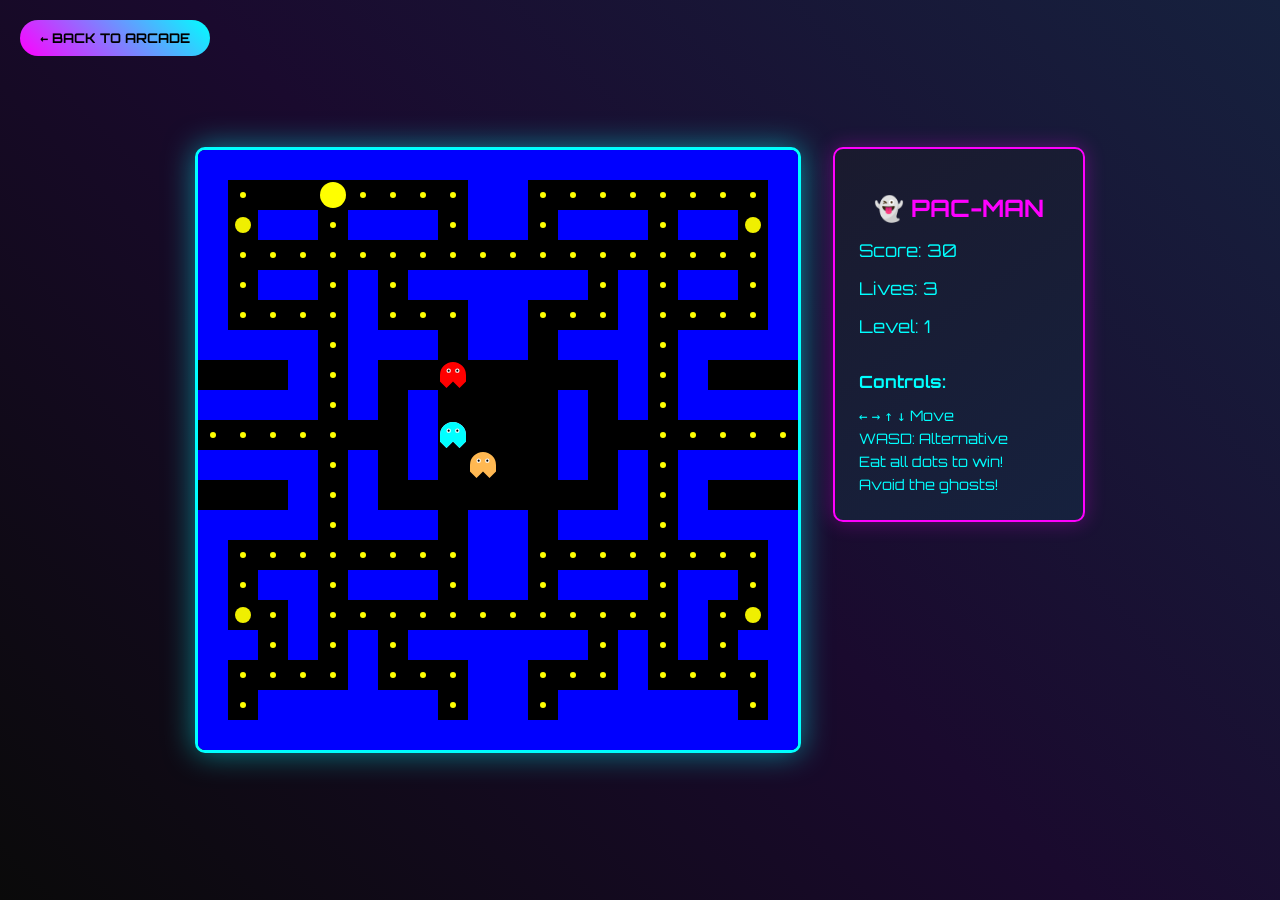
==== pacman.html @ a7c2f64b "audio integration, snakes revamped, tetris added, space invaders added" ====
<!DOCTYPE html>
<html lang="en">
<head>
    <meta charset="UTF-8">
    <meta name="viewport" content="width=device-width, initial-scale=1.0">
    <title>👻 PAC-MAN - Retro Arcade</title>
    <style>
        @import url('https://fonts.googleapis.com/css2?family=Orbitron:wght@400;700&display=swap');
        
        body {
            margin: 0;
            padding: 0;
            background: linear-gradient(45deg, #0a0a0a, #1a0a2e, #16213e);
            font-family: 'Orbitron', monospace;
            color: #00ffff;
            display: flex;
            justify-content: center;
            align-items: center;
            min-height: 100vh;
            overflow: hidden;
        }

        .game-container {
            display: flex;
            gap: 2rem;
            align-items: flex-start;
            padding: 1rem;
        }

        .game-board {
            background: #000;
            border: 3px solid #00ffff;
            border-radius: 10px;
            box-shadow: 0 0 30px rgba(0, 255, 255, 0.5);
        }

        .info-panel {
            background: linear-gradient(145deg, #1a1a2e, #16213e);
            border: 2px solid #ff00ff;
            border-radius: 10px;
            padding: 1.5rem;
            min-width: 200px;
            box-shadow: 0 0 20px rgba(255, 0, 255, 0.3);
        }

        .info-panel h2 {
            color: #ff00ff;
            margin-bottom: 1rem;
            text-align: center;
            font-size: 1.5rem;
        }

        .score, .lives, .level {
            margin-bottom: 1rem;
            font-size: 1.1rem;
        }

        .controls {
            margin-top: 2rem;
            font-size: 0.9rem;
            line-height: 1.6;
        }

        .controls h3 {
            color: #00ffff;
            margin-bottom: 0.5rem;
        }

        .back-button {
            position: fixed;
            top: 20px;
            left: 20px;
            background: linear-gradient(45deg, #ff00ff, #00ffff);
            border: none;
            color: #000;
            padding: 10px 20px;
            border-radius: 20px;
            cursor: pointer;
            font-family: 'Orbitron', monospace;
            font-weight: 700;
            transition: all 0.3s ease;
        }

        .back-button:hover {
            transform: scale(1.1);
            box-shadow: 0 5px 15px rgba(255, 0, 255, 0.5);
        }

        .game-over {
            position: fixed;
            top: 50%;
            left: 50%;
            transform: translate(-50%, -50%);
            background: rgba(0, 0, 0, 0.9);
            border: 3px solid #ff00ff;
            border-radius: 15px;
            padding: 2rem;
            text-align: center;
            display: none;
            z-index: 1000;
        }

        .game-over h2 {
            color: #ff00ff;
            margin-bottom: 1rem;
            font-size: 2rem;
        }

        .restart-button {
            background: linear-gradient(45deg, #00ffff, #ff00ff);
            border: none;
            color: #000;
            padding: 12px 30px;
            border-radius: 25px;
            cursor: pointer;
            font-family: 'Orbitron', monospace;
            font-weight: 700;
            margin-top: 1rem;
        }

        @media (max-width: 768px) {
            .game-container {
                flex-direction: column;
                align-items: center;
            }
            
            .info-panel {
                min-width: auto;
                width: 100%;
                max-width: 300px;
            }
        }
    </style>
</head>
<body>
    <button class="back-button" onclick="window.location.href='index.html'">← BACK TO ARCADE</button>
    
    <div class="game-container">
        <canvas id="pacman" class="game-board" width="600" height="600"></canvas>
        
        <div class="info-panel">
            <h2>👻 PAC-MAN</h2>
            <div class="score">Score: <span id="score">0</span></div>
            <div class="lives">Lives: <span id="lives">3</span></div>
            <div class="level">Level: <span id="level">1</span></div>
            
            <div class="controls">
                <h3>Controls:</h3>
                <div>← → ↑ ↓ Move</div>
                <div>WASD: Alternative</div>
                <div>Eat all dots to win!</div>
                <div>Avoid the ghosts!</div>
            </div>
        </div>
    </div>

    <div class="game-over" id="gameOver">
        <h2 id="gameOverTitle">GAME OVER</h2>
        <div>Final Score: <span id="finalScore">0</span></div>
        <button class="restart-button" onclick="restartGame()">PLAY AGAIN</button>
    </div>

    <script>
        const canvas = document.getElementById('pacman');
        const ctx = canvas.getContext('2d');
        
        const CELL_SIZE = 30;
        const ROWS = 20;
        const COLS = 20;
        
        let score = 0;
        let lives = 3;
        let level = 1;
        let gameRunning = true;
        let dotsRemaining = 0;
        let powerMode = false;
        let powerModeTimer = 0;

        // Simple maze layout (1 = wall, 0 = dot, 2 = empty, 3 = power pellet)
        const maze = [
            [1,1,1,1,1,1,1,1,1,1,1,1,1,1,1,1,1,1,1,1],
            [1,0,0,0,0,0,0,0,0,1,1,0,0,0,0,0,0,0,0,1],
            [1,3,1,1,0,1,1,1,0,1,1,0,1,1,1,0,1,1,3,1],
            [1,0,0,0,0,0,0,0,0,0,0,0,0,0,0,0,0,0,0,1],
            [1,0,1,1,0,1,0,1,1,1,1,1,1,0,1,0,1,1,0,1],
            [1,0,0,0,0,1,0,0,0,1,1,0,0,0,1,0,0,0,0,1],
            [1,1,1,1,0,1,1,1,2,1,1,2,1,1,1,0,1,1,1,1],
            [2,2,2,1,0,1,2,2,2,2,2,2,2,2,1,0,1,2,2,2],
            [1,1,1,1,0,1,2,1,2,2,2,2,1,2,1,0,1,1,1,1],
            [0,0,0,0,0,2,2,1,2,2,2,2,1,2,2,0,0,0,0,0],
            [1,1,1,1,0,1,2,1,2,2,2,2,1,2,1,0,1,1,1,1],
            [2,2,2,1,0,1,2,2,2,2,2,2,2,2,1,0,1,2,2,2],
            [1,1,1,1,0,1,1,1,2,1,1,2,1,1,1,0,1,1,1,1],
            [1,0,0,0,0,0,0,0,0,1,1,0,0,0,0,0,0,0,0,1],
            [1,0,1,1,0,1,1,1,0,1,1,0,1,1,1,0,1,1,0,1],
            [1,3,0,1,0,0,0,0,0,0,0,0,0,0,0,0,1,0,3,1],
            [1,1,0,1,0,1,0,1,1,1,1,1,1,0,1,0,1,0,1,1],
            [1,0,0,0,0,1,0,0,0,1,1,0,0,0,1,0,0,0,0,1],
            [1,0,1,1,1,1,1,1,0,1,1,0,1,1,1,1,1,1,0,1],
            [1,1,1,1,1,1,1,1,1,1,1,1,1,1,1,1,1,1,1,1]
        ];

        // Grid-based movement system (simpler and more reliable)
        const pacman = {
            x: 1, y: 1,
            direction: 0, // 0: right, 1: down, 2: left, 3: up
            nextDirection: 0,
            mouthOpen: true,
            moveCounter: 0,
            moveDelay: 16 // Doubled from 8 to 16 (half speed)
        };

        // Ghost AI personalities
        const ghosts = [
            { // Blinky (Red) - Direct chaser, speeds up
                name: 'Blinky',
                x: 9, y: 9,
                color: '#FF0000',
                direction: 0,
                moveCounter: 0,
                moveDelay: 20, // Doubled from 10 to 20
                baseMoveDelay: 20
            },
            { // Pinky (Pink) - Ambushes by targeting ahead of Pac-Man
                name: 'Pinky',
                x: 10, y: 9,
                color: '#FFB8FF',
                direction: 2,
                moveCounter: 0,
                moveDelay: 24, // Doubled from 12 to 24
                baseMoveDelay: 24
            },
            { // Inky (Cyan) - Wildcard, uses Blinky/Pac-Man positions
                name: 'Inky',
                x: 9, y: 10,
                color: '#00FFFF',
                direction: 1,
                moveCounter: 0,
                moveDelay: 28, // Doubled from 14 to 28
                baseMoveDelay: 28
            },
            { // Clyde (Orange) - Erratic, chases then flees to corner
                name: 'Clyde',
                x: 10, y: 10,
                color: '#FFB852',
                direction: 3,
                moveCounter: 0,
                moveDelay: 32, // Doubled from 16 to 32
                baseMoveDelay: 32
            }
        ];

        const directions = [
            { dx: 1, dy: 0 },   // right
            { dx: 0, dy: 1 },   // down
            { dx: -1, dy: 0 },  // left
            { dx: 0, dy: -1 }   // up
        ];

        function initGame() {
            dotsRemaining = 0;
            for (let y = 0; y < ROWS; y++) {
                for (let x = 0; x < COLS; x++) {
                    if (maze[y][x] === 0 || maze[y][x] === 3) {
                        dotsRemaining++;
                    }
                }
            }
            updateDisplay();
        }

        function drawMaze() {
            ctx.clearRect(0, 0, canvas.width, canvas.height);
            
            for (let y = 0; y < ROWS; y++) {
                for (let x = 0; x < COLS; x++) {
                    const cellX = x * CELL_SIZE;
                    const cellY = y * CELL_SIZE;
                    
                    switch (maze[y][x]) {
                        case 1: // Wall
                            ctx.fillStyle = '#0000FF';
                            ctx.fillRect(cellX, cellY, CELL_SIZE, CELL_SIZE);
                            break;
                        case 0: // Dot
                            ctx.fillStyle = '#FFFF00';
                            ctx.beginPath();
                            ctx.arc(cellX + CELL_SIZE/2, cellY + CELL_SIZE/2, 3, 0, Math.PI * 2);
                            ctx.fill();
                            break;
                        case 3: // Power pellet
                            const time = Date.now() * 0.01;
                            const pulse = Math.sin(time) * 0.3 + 0.7;
                            ctx.fillStyle = `rgba(255, 255, 0, ${pulse})`;
                            ctx.beginPath();
                            ctx.arc(cellX + CELL_SIZE/2, cellY + CELL_SIZE/2, 8, 0, Math.PI * 2);
                            ctx.fill();
                            break;
                    }
                }
            }
        }

        function drawPacman() {
            const x = pacman.x * CELL_SIZE + CELL_SIZE/2;
            const y = pacman.y * CELL_SIZE + CELL_SIZE/2;
            const radius = CELL_SIZE/2 - 2;
            
            ctx.fillStyle = '#FFFF00';
            ctx.beginPath();
            
            if (pacman.mouthOpen) {
                const angle = pacman.direction * Math.PI/2;
                ctx.arc(x, y, radius, angle + 0.3, angle - 0.3);
                ctx.lineTo(x, y);
            } else {
                ctx.arc(x, y, radius, 0, Math.PI * 2);
            }
            
            ctx.fill();
        }

        function drawGhosts() {
            ghosts.forEach(ghost => {
                const x = ghost.x * CELL_SIZE + CELL_SIZE/2;
                const y = ghost.y * CELL_SIZE + CELL_SIZE/2;
                const radius = CELL_SIZE/2 - 2;
                
                // Change color if in frightened mode
                ctx.fillStyle = powerMode ? '#0000FF' : ghost.color;
                ctx.beginPath();
                ctx.arc(x, y, radius, Math.PI, 0);
                ctx.lineTo(x + radius, y + radius/2);
                ctx.lineTo(x + radius/2, y + radius);
                ctx.lineTo(x, y + radius/2);
                ctx.lineTo(x - radius/2, y + radius);
                ctx.lineTo(x - radius, y + radius/2);
                ctx.closePath();
                ctx.fill();
                
                // Eyes
                ctx.fillStyle = '#FFFFFF';
                ctx.beginPath();
                ctx.arc(x - radius/3, y - radius/3, radius/6, 0, Math.PI * 2);
                ctx.arc(x + radius/3, y - radius/3, radius/6, 0, Math.PI * 2);
                ctx.fill();
                
                ctx.fillStyle = powerMode ? '#FF0000' : '#000000';
                ctx.beginPath();
                ctx.arc(x - radius/3, y - radius/3, radius/12, 0, Math.PI * 2);
                ctx.arc(x + radius/3, y - radius/3, radius/12, 0, Math.PI * 2);
                ctx.fill();
            });
        }

        function canMove(x, y) {
            return x >= 0 && x < COLS && y >= 0 && y < ROWS && maze[y][x] !== 1;
        }

        function movePacman() {
            pacman.moveCounter++;
            if (pacman.moveCounter < pacman.moveDelay) return;
            pacman.moveCounter = 0;
            
            // Check if we can change direction
            const nextDir = directions[pacman.nextDirection];
            const nextX = pacman.x + nextDir.dx;
            const nextY = pacman.y + nextDir.dy;
            
            if (canMove(nextX, nextY)) {
                pacman.direction = pacman.nextDirection;
            }
            
            // Move in current direction
            const currentDir = directions[pacman.direction];
            const newX = pacman.x + currentDir.dx;
            const newY = pacman.y + currentDir.dy;
            
            if (canMove(newX, newY)) {
                pacman.x = newX;
                pacman.y = newY;
                
                // Wrap around
                if (pacman.x < 0) pacman.x = COLS - 1;
                if (pacman.x >= COLS) pacman.x = 0;
                
                // Eat dots
                if (maze[pacman.y][pacman.x] === 0) {
                    maze[pacman.y][pacman.x] = 2;
                    score += 10;
                    dotsRemaining--;
                } else if (maze[pacman.y][pacman.x] === 3) {
                    maze[pacman.y][pacman.x] = 2;
                    score += 50;
                    dotsRemaining--;
                    powerMode = true;
                    powerModeTimer = 300; // 5 seconds at 60fps
                }
                
                pacman.mouthOpen = !pacman.mouthOpen;
            }
        }

        function getGhostTarget(ghost) {
            switch (ghost.name) {
                case 'Blinky': // Direct chase
                    if (powerMode) return { x: 0, y: 0 }; // Flee to corner
                    return { x: pacman.x, y: pacman.y };
                    
                case 'Pinky': // Ambush - target 4 tiles ahead of Pac-Man
                    if (powerMode) return { x: 0, y: ROWS - 1 }; // Flee to corner
                    const dir = directions[pacman.direction];
                    return { 
                        x: pacman.x + dir.dx * 4, 
                        y: pacman.y + dir.dy * 4 
                    };
                    
                case 'Inky': // Wildcard - uses Blinky position
                    if (powerMode) return { x: COLS - 1, y: ROWS - 1 }; // Flee to corner
                    const blinky = ghosts[0];
                    const vectorX = pacman.x + directions[pacman.direction].dx * 2 - blinky.x;
                    const vectorY = pacman.y + directions[pacman.direction].dy * 2 - blinky.y;
                    return { 
                        x: blinky.x + vectorX * 2, 
                        y: blinky.y + vectorY * 2 
                    };
                    
                case 'Clyde': // Erratic - chase if far, flee if close
                    if (powerMode) return { x: COLS - 1, y: 0 }; // Flee to corner
                    const distance = Math.abs(ghost.x - pacman.x) + Math.abs(ghost.y - pacman.y);
                    if (distance > 8) {
                        return { x: pacman.x, y: pacman.y }; // Chase
                    } else {
                        return { x: 0, y: ROWS - 1 }; // Flee to corner
                    }
                    
                default:
                    return { x: pacman.x, y: pacman.y };
            }
        }

        function moveGhosts() {
            ghosts.forEach(ghost => {
                ghost.moveCounter++;
                const delay = powerMode ? ghost.moveDelay * 2 : ghost.moveDelay;
                if (ghost.moveCounter < delay) return;
                ghost.moveCounter = 0;
                
                // Get possible moves
                const possibleMoves = [];
                
                for (let i = 0; i < 4; i++) {
                    const dir = directions[i];
                    const newX = ghost.x + dir.dx;
                    const newY = ghost.y + dir.dy;
                    
                    // Don't reverse direction unless necessary
                    const oppositeDir = (ghost.direction + 2) % 4;
                    if (i === oppositeDir && possibleMoves.length > 0) continue;
                    
                    if (canMove(newX, newY)) {
                        possibleMoves.push({ direction: i, dx: dir.dx, dy: dir.dy });
                    }
                }
                
                // Choose best move based on AI
                if (possibleMoves.length > 0) {
                    const target = getGhostTarget(ghost);
                    let bestMove = possibleMoves[0];
                    let bestDistance = Infinity;
                    
                    possibleMoves.forEach(move => {
                        const newX = ghost.x + move.dx;
                        const newY = ghost.y + move.dy;
                        const distance = Math.abs(newX - target.x) + Math.abs(newY - target.y);
                        
                        if (distance < bestDistance) {
                            bestDistance = distance;
                            bestMove = move;
                        }
                    });
                    
                    ghost.direction = bestMove.direction;
                    ghost.x += bestMove.dx;
                    ghost.y += bestMove.dy;
                    
                    // Wrap around
                    if (ghost.x < 0) ghost.x = COLS - 1;
                    if (ghost.x >= COLS) ghost.x = 0;
                    
                    // Speed up Blinky as dots decrease
                    if (ghost.name === 'Blinky') {
                        ghost.moveDelay = dotsRemaining < 50 ? Math.max(12, ghost.baseMoveDelay - 4) : ghost.baseMoveDelay;
                    }
                }
            });
        }

        function checkCollisions() {
            ghosts.forEach((ghost, index) => {
                if (ghost.x === pacman.x && ghost.y === pacman.y) {
                    if (powerMode) {
                        // Eat ghost
                        score += 200 * (index + 1);
                        ghost.x = 9;
                        ghost.y = 9;
                    } else {
                        // Pac-Man dies
                        lives--;
                        if (lives <= 0) {
                            gameOver();
                        } else {
                            resetPositions();
                        }
                    }
                }
            });
        }

        function resetPositions() {
            pacman.x = 1;
            pacman.y = 1;
            pacman.direction = 0;
            pacman.nextDirection = 0;
            
            ghosts[0].x = 9; ghosts[0].y = 9;
            ghosts[1].x = 10; ghosts[1].y = 9;
            ghosts[2].x = 9; ghosts[2].y = 10;
            ghosts[3].x = 10; ghosts[3].y = 10;
        }

        function updateDisplay() {
            document.getElementById('score').textContent = score;
            document.getElementById('lives').textContent = lives;
            document.getElementById('level').textContent = level;
        }

        function gameOver() {
            gameRunning = false;
            document.getElementById('finalScore').textContent = score;
            document.getElementById('gameOverTitle').textContent = dotsRemaining === 0 ? 'YOU WIN!' : 'GAME OVER';
            document.getElementById('gameOver').style.display = 'block';
        }

        function restartGame() {
            // Reset maze
            for (let y = 0; y < ROWS; y++) {
                for (let x = 0; x < COLS; x++) {
                    if (maze[y][x] === 2) {
                        maze[y][x] = Math.random() < 0.1 ? 3 : 0;
                    }
                }
            }
            
            score = 0;
            lives = 3;
            level = 1;
            gameRunning = true;
            powerMode = false;
            powerModeTimer = 0;
            
            resetPositions();
            
            document.getElementById('gameOver').style.display = 'none';
            initGame();
            gameLoop();
        }

        function gameLoop() {
            if (!gameRunning) return;
            
            // Update power mode
            if (powerMode) {
                powerModeTimer--;
                if (powerModeTimer <= 0) {
                    powerMode = false;
                }
            }
            
            movePacman();
            moveGhosts();
            checkCollisions();
            
            drawMaze();
            drawPacman();
            drawGhosts();
            
            updateDisplay();
            
            if (dotsRemaining === 0) {
                gameOver();
                return;
            }
            
            requestAnimationFrame(gameLoop);
        }

        document.addEventListener('keydown', (e) => {
            if (!gameRunning) return;
            
            // Prevent arrow key scrolling
            if (['ArrowUp', 'ArrowDown', 'ArrowLeft', 'ArrowRight'].includes(e.key)) {
                e.preventDefault();
            }
            
            switch (e.key) {
                case 'ArrowLeft':
                case 'a':
                case 'A':
                    pacman.nextDirection = 2;
                    break;
                case 'ArrowRight':
                case 'd':
                case 'D':
                    pacman.nextDirection = 0;
                    break;
                case 'ArrowUp':
                case 'w':
                case 'W':
                    pacman.nextDirection = 3;
                    break;
                case 'ArrowDown':
                case 's':
                case 'S':
                    pacman.nextDirection = 1;
                    break;
            }
        });

        // Initialize game
        initGame();
        gameLoop();
    </script>
</body>
</html>
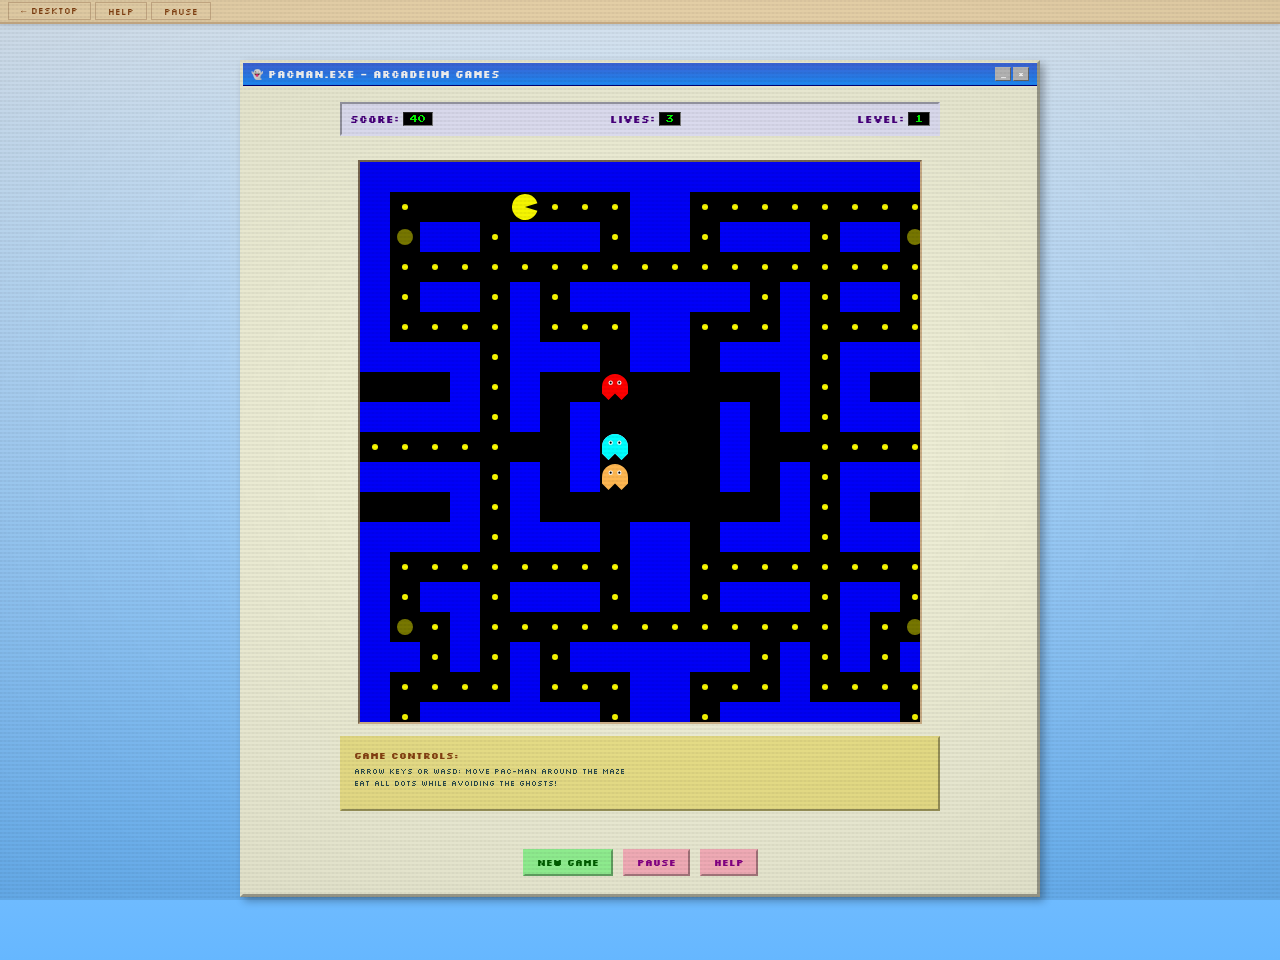
==== commit b0991129: "ui overhaul" ====
--- a/pacman.html
+++ b/pacman.html
@@ -3,161 +3,74 @@
 <head>
     <meta charset="UTF-8">
     <meta name="viewport" content="width=device-width, initial-scale=1.0">
-    <title>👻 PAC-MAN - Retro Arcade</title>
-    <style>
-        @import url('https://fonts.googleapis.com/css2?family=Orbitron:wght@400;700&display=swap');
-        
-        body {
-            margin: 0;
-            padding: 0;
-            background: linear-gradient(45deg, #0a0a0a, #1a0a2e, #16213e);
-            font-family: 'Orbitron', monospace;
-            color: #00ffff;
-            display: flex;
-            justify-content: center;
-            align-items: center;
-            min-height: 100vh;
-            overflow: hidden;
-        }
-
-        .game-container {
-            display: flex;
-            gap: 2rem;
-            align-items: flex-start;
-            padding: 1rem;
-        }
-
-        .game-board {
-            background: #000;
-            border: 3px solid #00ffff;
-            border-radius: 10px;
-            box-shadow: 0 0 30px rgba(0, 255, 255, 0.5);
-        }
-
-        .info-panel {
-            background: linear-gradient(145deg, #1a1a2e, #16213e);
-            border: 2px solid #ff00ff;
-            border-radius: 10px;
-            padding: 1.5rem;
-            min-width: 200px;
-            box-shadow: 0 0 20px rgba(255, 0, 255, 0.3);
-        }
-
-        .info-panel h2 {
-            color: #ff00ff;
-            margin-bottom: 1rem;
-            text-align: center;
-            font-size: 1.5rem;
-        }
-
-        .score, .lives, .level {
-            margin-bottom: 1rem;
-            font-size: 1.1rem;
-        }
-
-        .controls {
-            margin-top: 2rem;
-            font-size: 0.9rem;
-            line-height: 1.6;
-        }
-
-        .controls h3 {
-            color: #00ffff;
-            margin-bottom: 0.5rem;
-        }
-
-        .back-button {
-            position: fixed;
-            top: 20px;
-            left: 20px;
-            background: linear-gradient(45deg, #ff00ff, #00ffff);
-            border: none;
-            color: #000;
-            padding: 10px 20px;
-            border-radius: 20px;
-            cursor: pointer;
-            font-family: 'Orbitron', monospace;
-            font-weight: 700;
-            transition: all 0.3s ease;
-        }
-
-        .back-button:hover {
-            transform: scale(1.1);
-            box-shadow: 0 5px 15px rgba(255, 0, 255, 0.5);
-        }
-
-        .game-over {
-            position: fixed;
-            top: 50%;
-            left: 50%;
-            transform: translate(-50%, -50%);
-            background: rgba(0, 0, 0, 0.9);
-            border: 3px solid #ff00ff;
-            border-radius: 15px;
-            padding: 2rem;
-            text-align: center;
-            display: none;
-            z-index: 1000;
-        }
-
-        .game-over h2 {
-            color: #ff00ff;
-            margin-bottom: 1rem;
-            font-size: 2rem;
-        }
-
-        .restart-button {
-            background: linear-gradient(45deg, #00ffff, #ff00ff);
-            border: none;
-            color: #000;
-            padding: 12px 30px;
-            border-radius: 25px;
-            cursor: pointer;
-            font-family: 'Orbitron', monospace;
-            font-weight: 700;
-            margin-top: 1rem;
-        }
-
-        @media (max-width: 768px) {
-            .game-container {
-                flex-direction: column;
-                align-items: center;
-            }
-            
-            .info-panel {
-                min-width: auto;
-                width: 100%;
-                max-width: 300px;
-            }
-        }
-    </style>
+    <title>PacMan.exe - Arcadeium</title>
+    <link rel="stylesheet" href="retro-desktop.css">
+
 </head>
 <body>
-    <button class="back-button" onclick="window.location.href='index.html'">← BACK TO ARCADE</button>
-    
-    <div class="game-container">
-        <canvas id="pacman" class="game-board" width="600" height="600"></canvas>
+    <!-- Game Menu Bar -->
+    <div class="game-menu-bar">
+        <a href="index.html" class="game-menu-button">← Desktop</a>
+        <div class="game-menu-button" onclick="showHelp()">Help</div>
+        <div class="game-menu-button" onclick="pauseGame()">Pause</div>
+    </div>
+
+    <!-- Game Window -->
+    <div class="game-window">
+        <div class="window-title">
+            <span>👻 PacMan.exe - Arcadeium Games</span>
+            <div class="window-controls">
+                <div class="window-button" onclick="minimizeWindow()">_</div>
+                <div class="window-button" onclick="window.location.href='index.html'">×</div>
+            </div>
+        </div>
         
-        <div class="info-panel">
-            <h2>👻 PAC-MAN</h2>
-            <div class="score">Score: <span id="score">0</span></div>
-            <div class="lives">Lives: <span id="lives">3</span></div>
-            <div class="level">Level: <span id="level">1</span></div>
-            
-            <div class="controls">
-                <h3>Controls:</h3>
-                <div>← → ↑ ↓ Move</div>
-                <div>WASD: Alternative</div>
-                <div>Eat all dots to win!</div>
-                <div>Avoid the ghosts!</div>
+        <div class="game-content">
+            <!-- HUD Panel -->
+            <div class="hud-panel">
+                <div class="hud-item">
+                    <span class="hud-label">Score:</span>
+                    <span class="hud-value" id="score">0</span>
+                </div>
+                <div class="hud-item">
+                    <span class="hud-label">Lives:</span>
+                    <span class="hud-value" id="lives">3</span>
+                </div>
+                <div class="hud-item">
+                    <span class="hud-label">Level:</span>
+                    <span class="hud-value" id="level">1</span>
+                </div>
+            </div>
+
+            <!-- Game Canvas -->
+            <canvas id="pacman" width="560" height="560"></canvas>
+            
+            <!-- Control Panel -->
+            <div class="control-panel">
+                <div class="control-section">
+                    <div class="control-title">Game Controls:</div>
+                    <div class="control-text">
+                        Arrow Keys or WASD: Move Pac-Man around the maze<br>
+                        Eat all dots while avoiding the ghosts!
+                    </div>
+                </div>
+            </div>
+
+            <!-- Button Container -->
+            <div class="button-container">
+                <button class="retro-button primary" onclick="startNewGame()">New Game</button>
+                <button class="retro-button" onclick="pauseGame()">Pause</button>
+                <button class="retro-button" onclick="showHelp()">Help</button>
             </div>
         </div>
     </div>
 
-    <div class="game-over" id="gameOver">
-        <h2 id="gameOverTitle">GAME OVER</h2>
-        <div>Final Score: <span id="finalScore">0</span></div>
-        <button class="restart-button" onclick="restartGame()">PLAY AGAIN</button>
+    <!-- Game Over Dialog -->
+    <div class="game-over" id="gameOver" style="display: none;">
+        <h2 id="gameOverTitle">Game Over!</h2>
+        <p>Final Score: <span id="finalScore">0</span></p>
+        <button class="retro-button primary" onclick="startNewGame()">Play Again</button>
+        <button class="retro-button" onclick="window.location.href='index.html'">Back to Desktop</button>
     </div>
 
     <script>
@@ -566,6 +479,25 @@
             gameLoop();
         }
 
+        function startNewGame() {
+            restartGame();
+        }
+
+        function pauseGame() {
+            gameRunning = !gameRunning;
+            if (gameRunning) {
+                gameLoop();
+            }
+        }
+
+        function showHelp() {
+            alert('👻 PacMan.exe Help\n\nObjective: Eat all dots to clear the level!\n\nControls:\n• Arrow Keys or WASD - Move Pac-Man\n\nGameplay:\n• Eat dots for points\n• Power pellets make ghosts vulnerable\n• Avoid ghosts unless they\'re blue\n• Clear all dots to advance\n\nGood luck!');
+        }
+
+        function minimizeWindow() {
+            alert('💻 Minimize\n\nWindow minimized to taskbar!\n(This is just a demo)');
+        }
+
         function gameLoop() {
             if (!gameRunning) return;
             
--- a/retro-desktop.css
+++ b/retro-desktop.css
@@ -0,0 +1,376 @@
+/* Arcadeium Retro Desktop Shared Styles */
+@import url('https://fonts.googleapis.com/css2?family=Silkscreen:wght@400;700&family=Press+Start+2P&display=swap');
+
+* {
+    margin: 0;
+    padding: 0;
+    box-sizing: border-box;
+}
+
+body {
+    font-family: 'Silkscreen', 'Press Start 2P', monospace;
+    font-size: 11px;
+    background: 
+        linear-gradient(180deg, 
+            #e6f3ff 0%, 
+            #cce7ff 20%, 
+            #b3dbff 40%, 
+            #99cfff 60%, 
+            #80c3ff 80%, 
+            #66b7ff 100%
+        );
+    min-height: 100vh;
+    cursor: default;
+    user-select: none;
+    image-rendering: pixelated;
+    image-rendering: -moz-crisp-edges;
+    image-rendering: crisp-edges;
+    color: #2f4f4f;
+}
+
+/* CRT Effect Overlay */
+body::before {
+    content: '';
+    position: fixed;
+    top: 0;
+    left: 0;
+    width: 100%;
+    height: 100%;
+    background: 
+        repeating-linear-gradient(
+            0deg,
+            transparent,
+            transparent 2px,
+            rgba(0, 0, 0, 0.03) 2px,
+            rgba(0, 0, 0, 0.03) 4px
+        ),
+        radial-gradient(ellipse at center, transparent 0%, rgba(0, 0, 0, 0.1) 100%);
+    pointer-events: none;
+    z-index: 9999;
+}
+
+/* Subtle noise texture */
+body::after {
+    content: '';
+    position: fixed;
+    top: 0;
+    left: 0;
+    width: 100%;
+    height: 100%;
+    opacity: 0.02;
+    background-image: 
+        radial-gradient(circle at 25% 25%, #000 1px, transparent 1px),
+        radial-gradient(circle at 75% 75%, #000 1px, transparent 1px);
+    background-size: 4px 4px;
+    background-position: 0 0, 2px 2px;
+    pointer-events: none;
+    z-index: 9998;
+}
+
+/* Game Window Container */
+.game-window {
+    max-width: 800px;
+    margin: 60px auto 40px;
+    background: #f5f5dc;
+    border: 3px outset #f5f5dc;
+    box-shadow: 4px 4px 8px rgba(0, 0, 0, 0.3);
+    image-rendering: pixelated;
+    position: relative;
+    overflow: visible;
+}
+
+/* Window Title Bar */
+.window-title {
+    background: linear-gradient(to bottom, #4169e1 0%, #1e90ff 100%);
+    color: white;
+    padding: 4px 8px;
+    font-size: 10px;
+    font-weight: bold;
+    display: flex;
+    justify-content: space-between;
+    align-items: center;
+    border-bottom: 1px solid #000080;
+}
+
+.window-controls {
+    display: flex;
+    gap: 2px;
+}
+
+.window-button {
+    width: 16px;
+    height: 14px;
+    background: #c0c0c0;
+    border: 1px outset #c0c0c0;
+    font-size: 8px;
+    display: flex;
+    align-items: center;
+    justify-content: center;
+    cursor: pointer;
+}
+
+.window-button:active {
+    border: 1px inset #c0c0c0;
+}
+
+/* Game Content Area */
+.game-content {
+    padding: 16px;
+    background: #f5f5dc;
+    display: flex;
+    flex-direction: column;
+    align-items: center;
+    gap: 12px;
+}
+
+/* Game Canvas */
+canvas {
+    border: 2px inset #d2b48c;
+    background: #000;
+    display: block;
+    image-rendering: pixelated;
+    image-rendering: -moz-crisp-edges;
+    image-rendering: crisp-edges;
+    max-width: 100%;
+    height: auto;
+}
+
+/* HUD Panel */
+.hud-panel {
+    background: #e6e6fa;
+    border: 2px inset #e6e6fa;
+    padding: 8px;
+    margin-bottom: 12px;
+    display: flex;
+    justify-content: space-between;
+    align-items: center;
+    font-size: 10px;
+}
+
+.hud-item {
+    display: flex;
+    align-items: center;
+    gap: 4px;
+}
+
+.hud-label {
+    font-weight: bold;
+    color: #4b0082;
+}
+
+.hud-value {
+    background: #000;
+    color: #00ff00;
+    padding: 2px 6px;
+    border: 1px inset #808080;
+    font-family: 'Press Start 2P', monospace;
+    font-size: 8px;
+}
+
+/* Control Panel */
+.control-panel {
+    background: #f0e68c;
+    border: 2px outset #f0e68c;
+    padding: 12px;
+    margin-bottom: 12px;
+}
+
+.control-section {
+    margin-bottom: 8px;
+}
+
+.control-title {
+    font-size: 9px;
+    font-weight: bold;
+    color: #8b4513;
+    margin-bottom: 4px;
+}
+
+.control-text {
+    font-size: 8px;
+    line-height: 12px;
+    color: #2f4f4f;
+}
+
+/* Retro Buttons */
+.retro-button {
+    background: #ffb6c1;
+    border: 2px outset #ffb6c1;
+    color: #8b008b;
+    padding: 6px 12px;
+    font-family: 'Silkscreen', monospace;
+    font-size: 9px;
+    font-weight: bold;
+    cursor: pointer;
+    margin: 2px;
+    image-rendering: pixelated;
+}
+
+.retro-button:hover {
+    background: #ffc0cb;
+    border: 2px outset #ffc0cb;
+}
+
+.retro-button:active {
+    border: 2px inset #ffb6c1;
+}
+
+.retro-button.primary {
+    background: #98fb98;
+    border: 2px outset #98fb98;
+    color: #006400;
+}
+
+.retro-button.primary:hover {
+    background: #90ee90;
+    border: 2px outset #90ee90;
+}
+
+.retro-button.primary:active {
+    border: 2px inset #98fb98;
+}
+
+/* Button Container */
+.button-container {
+    text-align: center;
+    margin-top: 12px;
+}
+
+/* Game Over Screen */
+.game-over {
+    position: absolute;
+    top: 50%;
+    left: 50%;
+    transform: translate(-50%, -50%);
+    background: #f5deb3;
+    border: 3px outset #f5deb3;
+    padding: 20px;
+    text-align: center;
+    box-shadow: 4px 4px 8px rgba(0, 0, 0, 0.3);
+    z-index: 1000;
+}
+
+.game-over h2 {
+    color: #8b4513;
+    font-size: 12px;
+    margin-bottom: 8px;
+}
+
+.game-over p {
+    font-size: 9px;
+    margin-bottom: 12px;
+    color: #2f4f4f;
+}
+
+/* Responsive Design */
+@media (max-width: 768px) {
+    .game-window {
+        margin: 40px 10px;
+        max-width: calc(100% - 20px);
+    }
+    
+    .hud-panel {
+        flex-direction: column;
+        gap: 4px;
+        align-items: stretch;
+    }
+    
+    .hud-item {
+        justify-content: space-between;
+    }
+    
+    canvas {
+        max-width: 100%;
+        height: auto;
+    }
+}
+
+/* Menu Bar for Game Pages */
+.game-menu-bar {
+    position: fixed;
+    top: 0;
+    left: 0;
+    right: 0;
+    height: 24px;
+    background: #f5deb3;
+    border-bottom: 2px solid #d2b48c;
+    display: flex;
+    align-items: center;
+    padding: 0 8px;
+    z-index: 1001;
+    box-shadow: 0 2px 4px rgba(0, 0, 0, 0.1);
+}
+
+.game-menu-button {
+    height: 18px;
+    padding: 0 12px;
+    background: #f5deb3;
+    border: 1px solid #d2b48c;
+    font-family: 'Silkscreen', monospace;
+    font-size: 9px;
+    cursor: pointer;
+    display: flex;
+    align-items: center;
+    margin-right: 4px;
+    color: #8b4513;
+    text-decoration: none;
+}
+
+.game-menu-button:hover {
+    background: #faebd7;
+    border: 1px solid #cd853f;
+}
+
+.game-menu-button:active {
+    background: #deb887;
+}
+
+/* Tic-Tac-Toe Board Styling */
+#board {
+    display: grid;
+    grid-template-columns: repeat(3, 80px);
+    grid-template-rows: repeat(3, 80px);
+    gap: 4px;
+    margin: 0 auto;
+    background: #d2b48c;
+    padding: 4px;
+    border: 2px inset #d2b48c;
+}
+
+.cell {
+    background: #f5f5dc;
+    border: 2px outset #f5f5dc;
+    display: flex;
+    align-items: center;
+    justify-content: center;
+    font-size: 32px;
+    font-weight: bold;
+    cursor: pointer;
+    color: #2f4f4f;
+    font-family: 'Silkscreen', monospace;
+}
+
+.cell:hover {
+    background: #faebd7;
+    border: 2px outset #faebd7;
+}
+
+.cell:active {
+    border: 2px inset #f5f5dc;
+}
+
+/* Fix for overlapping elements */
+.hud-panel {
+    width: 100%;
+    max-width: 600px;
+}
+
+.control-panel {
+    width: 100%;
+    max-width: 600px;
+}
+
+.button-container {
+    width: 100%;
+    max-width: 600px;
+}
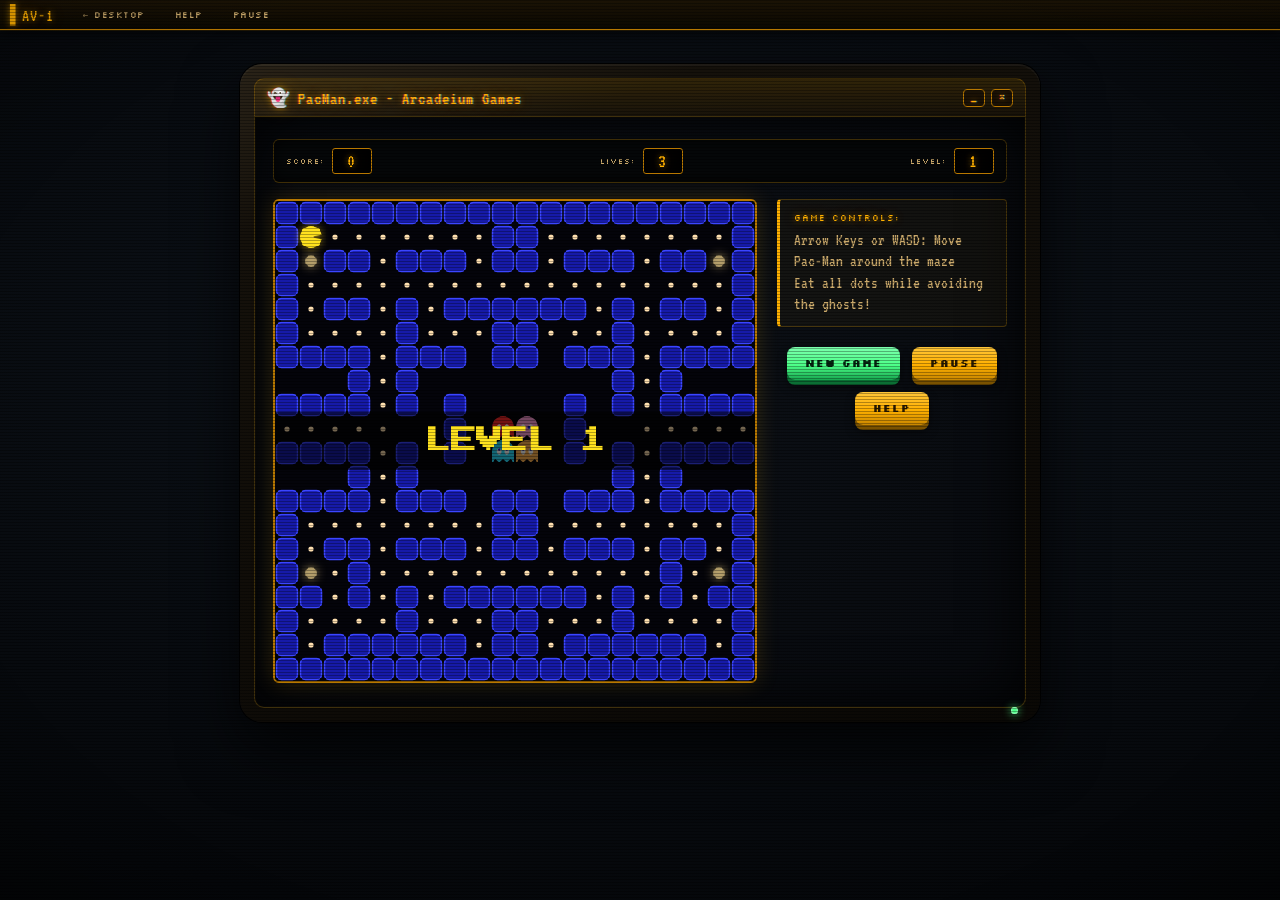
==== commit dbe41357: "Add files via upload" ====
--- a/pacman.html
+++ b/pacman.html
@@ -24,7 +24,7 @@
                 <div class="window-button" onclick="window.location.href='index.html'">×</div>
             </div>
         </div>
-        
+
         <div class="game-content">
             <!-- HUD Panel -->
             <div class="hud-panel">
@@ -43,8 +43,10 @@
             </div>
 
             <!-- Game Canvas -->
-            <canvas id="pacman" width="560" height="560"></canvas>
-            
+            <div class="screen-cell"><canvas id="pacman" width="560" height="560"></canvas></div>
+
+            <!-- Side panel: instructions + buttons -->
+            <div class="side-cell">
             <!-- Control Panel -->
             <div class="control-panel">
                 <div class="control-section">
@@ -62,6 +64,7 @@
                 <button class="retro-button" onclick="pauseGame()">Pause</button>
                 <button class="retro-button" onclick="showHelp()">Help</button>
             </div>
+            </div>
         </div>
     </div>
 
@@ -76,21 +79,23 @@
     <script>
         const canvas = document.getElementById('pacman');
         const ctx = canvas.getContext('2d');
-        
-        const CELL_SIZE = 30;
+
+        // ── Audio ────────────────────────────────────────────────────
+        let audioEnabled = false;
+        const sChomp    = new Audio('music/pacman_chomp.wav');
+        const sPellet   = new Audio('music/pacman_powerpellet.wav');
+        const sEatGhost = new Audio('music/pacman_eatghost.wav');
+        const sDeath    = new Audio('music/pacman_death.wav');
+        sChomp.volume = 0.3; sPellet.volume = 0.5; sEatGhost.volume = 0.5; sDeath.volume = 0.6;
+        function enableAudio() { if (!audioEnabled) { audioEnabled = true; [sChomp, sPellet, sEatGhost, sDeath].forEach(a => a.load()); } }
+        function playSound(s) { if (audioEnabled) { s.currentTime = 0; s.play().catch(() => {}); } }
+
+        const COLS = 20;
         const ROWS = 20;
-        const COLS = 20;
-        
-        let score = 0;
-        let lives = 3;
-        let level = 1;
-        let gameRunning = true;
-        let dotsRemaining = 0;
-        let powerMode = false;
-        let powerModeTimer = 0;
-
-        // Simple maze layout (1 = wall, 0 = dot, 2 = empty, 3 = power pellet)
-        const maze = [
+        const TILE = canvas.width / COLS;   // 28px — keeps the maze square & unclipped
+
+        // Maze legend: 1 = wall, 0 = dot, 2 = empty, 3 = power pellet
+        const ORIGINAL_MAZE = [
             [1,1,1,1,1,1,1,1,1,1,1,1,1,1,1,1,1,1,1,1],
             [1,0,0,0,0,0,0,0,0,1,1,0,0,0,0,0,0,0,0,1],
             [1,3,1,1,0,1,1,1,0,1,1,0,1,1,1,0,1,1,3,1],
@@ -112,334 +117,312 @@
             [1,0,1,1,1,1,1,1,0,1,1,0,1,1,1,1,1,1,0,1],
             [1,1,1,1,1,1,1,1,1,1,1,1,1,1,1,1,1,1,1,1]
         ];
-
-        // Grid-based movement system (simpler and more reliable)
-        const pacman = {
-            x: 1, y: 1,
-            direction: 0, // 0: right, 1: down, 2: left, 3: up
-            nextDirection: 0,
-            mouthOpen: true,
-            moveCounter: 0,
-            moveDelay: 16 // Doubled from 8 to 16 (half speed)
+        let maze = [];
+
+        const directions = [
+            { dx: 1,  dy: 0  },  // 0 right
+            { dx: 0,  dy: 1  },  // 1 down
+            { dx: -1, dy: 0  },  // 2 left
+            { dx: 0,  dy: -1 }   // 3 up
+        ];
+        const TURN_PRIORITY = [3, 2, 1, 0];   // classic tie-break: up, left, down, right
+
+        const PAC_SPAWN = { x: 1, y: 1 };
+        const HOUSE = { x: 9, y: 9 };          // where eaten ghosts return to
+
+        // ── Game state ───────────────────────────────────────────────
+        let score, lives, level, dotsRemaining;
+        let paused = false, gameOverFlag = false, loopRunning = false;
+        let lastTs = 0, animTime = 0, levelBanner = 0;
+
+        // Scatter / chase scheduling
+        let globalMode = 'scatter', modeIndex = 0, modeTimer = 0;
+        const MODE_SCHEDULE = [
+            { mode: 'scatter', t: 7 }, { mode: 'chase', t: 20 },
+            { mode: 'scatter', t: 7 }, { mode: 'chase', t: 20 },
+            { mode: 'scatter', t: 5 }, { mode: 'chase', t: 20 },
+            { mode: 'scatter', t: 5 }, { mode: 'chase', t: Infinity }
+        ];
+
+        // Frightened (power pellet) state
+        let frightTimer = 0, ghostCombo = 0;
+
+        const pac = {
+            tile: { ...PAC_SPAWN }, tgt: { ...PAC_SPAWN },
+            px: 0, py: 0, dir: 0, nextDir: 0, moving: false
         };
 
-        // Ghost AI personalities
+        const SCATTER_CORNERS = {
+            Blinky: { x: COLS - 2, y: 1 },
+            Pinky:  { x: 1, y: 1 },
+            Inky:   { x: COLS - 2, y: ROWS - 2 },
+            Clyde:  { x: 1, y: ROWS - 2 }
+        };
+
         const ghosts = [
-            { // Blinky (Red) - Direct chaser, speeds up
-                name: 'Blinky',
-                x: 9, y: 9,
-                color: '#FF0000',
-                direction: 0,
-                moveCounter: 0,
-                moveDelay: 20, // Doubled from 10 to 20
-                baseMoveDelay: 20
-            },
-            { // Pinky (Pink) - Ambushes by targeting ahead of Pac-Man
-                name: 'Pinky',
-                x: 10, y: 9,
-                color: '#FFB8FF',
-                direction: 2,
-                moveCounter: 0,
-                moveDelay: 24, // Doubled from 12 to 24
-                baseMoveDelay: 24
-            },
-            { // Inky (Cyan) - Wildcard, uses Blinky/Pac-Man positions
-                name: 'Inky',
-                x: 9, y: 10,
-                color: '#00FFFF',
-                direction: 1,
-                moveCounter: 0,
-                moveDelay: 28, // Doubled from 14 to 28
-                baseMoveDelay: 28
-            },
-            { // Clyde (Orange) - Erratic, chases then flees to corner
-                name: 'Clyde',
-                x: 10, y: 10,
-                color: '#FFB852',
-                direction: 3,
-                moveCounter: 0,
-                moveDelay: 32, // Doubled from 16 to 32
-                baseMoveDelay: 32
-            }
+            { name: 'Blinky', color: '#ff2b2b', spawn: { x: 9,  y: 9  } },
+            { name: 'Pinky',  color: '#ff9ed6', spawn: { x: 10, y: 9  } },
+            { name: 'Inky',   color: '#2be0ff', spawn: { x: 9,  y: 10 } },
+            { name: 'Clyde',  color: '#ffb24d', spawn: { x: 10, y: 10 } }
         ];
 
-        const directions = [
-            { dx: 1, dy: 0 },   // right
-            { dx: 0, dy: 1 },   // down
-            { dx: -1, dy: 0 },  // left
-            { dx: 0, dy: -1 }   // up
-        ];
-
-        function initGame() {
+        // ── Helpers ──────────────────────────────────────────────────
+        const center = (t) => t * TILE + TILE / 2;
+        const walkable = (x, y) => y >= 0 && y < ROWS && x >= 0 && x < COLS && maze[y][x] !== 1;
+
+        function stepTile(x, y, dir) {
+            let nx = x + dir.dx, ny = y + dir.dy, wrapped = false;
+            if (nx < 0) { nx = COLS - 1; wrapped = true; }
+            else if (nx >= COLS) { nx = 0; wrapped = true; }
+            return { x: nx, y: ny, wrapped };
+        }
+
+        function manhattan(a, bx, by) { return Math.abs(a.x - bx) + Math.abs(a.y - by); }
+        function dist2(ax, ay, bx, by) { const dx = ax - bx, dy = ay - by; return dx * dx + dy * dy; }
+
+        // ── Setup ────────────────────────────────────────────────────
+        function buildMaze() {
+            maze = ORIGINAL_MAZE.map(row => row.slice());
             dotsRemaining = 0;
-            for (let y = 0; y < ROWS; y++) {
-                for (let x = 0; x < COLS; x++) {
-                    if (maze[y][x] === 0 || maze[y][x] === 3) {
-                        dotsRemaining++;
+            for (let y = 0; y < ROWS; y++)
+                for (let x = 0; x < COLS; x++)
+                    if (maze[y][x] === 0 || maze[y][x] === 3) dotsRemaining++;
+        }
+
+        function placeActor(a, spawn, dir) {
+            a.tile = { x: spawn.x, y: spawn.y };
+            a.tgt = { x: spawn.x, y: spawn.y };
+            a.px = center(spawn.x);
+            a.py = center(spawn.y);
+            a.dir = dir;
+        }
+
+        function resetPositions() {
+            placeActor(pac, PAC_SPAWN, 0);
+            pac.nextDir = 0; pac.moving = false;
+            const startDirs = [2, 2, 3, 3];
+            ghosts.forEach((g, i) => {
+                placeActor(g, g.spawn, startDirs[i]);
+                g.mode = 'scatter';
+                g.frightened = false;
+                g.eaten = false;
+                g.forceReverse = false;
+            });
+            globalMode = 'scatter'; modeIndex = 0; modeTimer = 0;
+            frightTimer = 0; ghostCombo = 0;
+        }
+
+        function newGame() {
+            score = 0; lives = 3; level = 1;
+            gameOverFlag = false; paused = false;
+            buildMaze();
+            resetPositions();
+            levelBanner = 1.4;
+            updateDisplay();
+            document.getElementById('gameOver').style.display = 'none';
+            if (!loopRunning) { loopRunning = true; lastTs = 0; requestAnimationFrame(gameLoop); }
+        }
+
+        function nextLevel() {
+            level++;
+            buildMaze();
+            resetPositions();
+            levelBanner = 1.4;
+            updateDisplay();
+        }
+
+        // ── Speeds (tiles / second), scaled gently by level ──────────
+        function pacSpeed()    { return Math.min(9.5, 6.2 + (level - 1) * 0.25); }
+        function ghostSpeed(g) {
+            if (g.eaten) return 14;
+            if (g.frightened) return 3.6;
+            let s = 5.6 + (level - 1) * 0.25;
+            if (g.name === 'Blinky' && dotsRemaining < 40) s += 0.8;   // "Cruise Elroy"
+            return Math.min(9, s);
+        }
+        function frightDuration() { return Math.max(1.5, 7 - (level - 1) * 0.6); }
+
+        // ── Pac-Man decision at a tile centre ────────────────────────
+        function decidePac() {
+            // eat whatever is on the tile we just landed on
+            const v = maze[pac.tile.y][pac.tile.x];
+            if (v === 0) { maze[pac.tile.y][pac.tile.x] = 2; score += 10; dotsRemaining--; playSound(sChomp); }
+            else if (v === 3) {
+                maze[pac.tile.y][pac.tile.x] = 2; score += 50; dotsRemaining--;
+                enterFrightened();
+            }
+
+            const tryDir = (d) => walkable(stepTile(pac.tile.x, pac.tile.y, directions[d]).x,
+                                            stepTile(pac.tile.x, pac.tile.y, directions[d]).y);
+            if (tryDir(pac.nextDir)) pac.dir = pac.nextDir;
+
+            if (tryDir(pac.dir)) {
+                pac.tgt = stepTile(pac.tile.x, pac.tile.y, directions[pac.dir]);
+                pac.moving = true;
+            } else {
+                pac.tgt = { x: pac.tile.x, y: pac.tile.y };
+                pac.moving = false;
+            }
+        }
+
+        // ── Ghost targeting ──────────────────────────────────────────
+        function chaseTarget(g) {
+            const pd = directions[pac.dir];
+            switch (g.name) {
+                case 'Blinky': return { x: pac.tile.x, y: pac.tile.y };
+                case 'Pinky':  return { x: pac.tile.x + pd.dx * 4, y: pac.tile.y + pd.dy * 4 };
+                case 'Inky': {
+                    const b = ghosts[0];
+                    const ax = pac.tile.x + pd.dx * 2, ay = pac.tile.y + pd.dy * 2;
+                    return { x: ax + (ax - b.tile.x), y: ay + (ay - b.tile.y) };
+                }
+                case 'Clyde': {
+                    const far = manhattan(g.tile, pac.tile.x, pac.tile.y) > 8;
+                    return far ? { x: pac.tile.x, y: pac.tile.y } : SCATTER_CORNERS.Clyde;
+                }
+            }
+            return { x: pac.tile.x, y: pac.tile.y };
+        }
+
+        function ghostTarget(g) {
+            if (g.eaten) return HOUSE;
+            if (g.mode === 'scatter') return SCATTER_CORNERS[g.name];
+            return chaseTarget(g);
+        }
+
+        function candidateDirs(g, allowReverse) {
+            const opp = (g.dir + 2) % 4;
+            const out = [];
+            for (let i = 0; i < 4; i++) {
+                if (!allowReverse && i === opp) continue;
+                const n = stepTile(g.tile.x, g.tile.y, directions[i]);
+                if (walkable(n.x, n.y)) out.push({ i, n });
+            }
+            if (out.length === 0) {   // dead end → permit reverse
+                const n = stepTile(g.tile.x, g.tile.y, directions[opp]);
+                if (walkable(n.x, n.y)) out.push({ i: opp, n });
+            }
+            return out;
+        }
+
+        function decideGhost(g) {
+            // revive eyes once home
+            if (g.eaten && g.tile.x === HOUSE.x && g.tile.y === HOUSE.y) {
+                g.eaten = false; g.frightened = false; g.mode = globalMode;
+            }
+
+            if (g.forceReverse && !g.eaten) {
+                g.forceReverse = false;
+                const opp = (g.dir + 2) % 4;
+                const n = stepTile(g.tile.x, g.tile.y, directions[opp]);
+                if (walkable(n.x, n.y)) { g.dir = opp; g.tgt = n; return; }
+            }
+
+            const dirs = candidateDirs(g, false);
+            if (dirs.length === 0) { g.tgt = { x: g.tile.x, y: g.tile.y }; return; }
+
+            let chosen;
+            if (g.frightened && !g.eaten) {
+                chosen = dirs[Math.floor(Math.abs(Math.sin(animTime * 91.7 + g.tile.x * 7 + g.tile.y)) * dirs.length) % dirs.length];
+            } else {
+                const tgt = ghostTarget(g);
+                let best = null, bestD = Infinity;
+                for (const p of TURN_PRIORITY) {
+                    const c = dirs.find(d => d.i === p);
+                    if (!c) continue;
+                    const d = dist2(c.n.x, c.n.y, tgt.x, tgt.y);
+                    if (d < bestD) { bestD = d; best = c; }
+                }
+                chosen = best || dirs[0];
+            }
+            g.dir = chosen.i;
+            g.tgt = chosen.n;
+        }
+
+        // ── Smooth movement integrator ───────────────────────────────
+        function advance(a, tilesPerSec, dt, decide) {
+            let remaining = tilesPerSec * TILE * dt;
+            let guard = 0;
+            while (remaining > 0 && guard++ < 8) {
+                const tx = center(a.tgt.x), ty = center(a.tgt.y);
+                const dx = tx - a.px, dy = ty - a.py;
+                const d = Math.hypot(dx, dy);
+                if (d <= remaining + 0.001) {
+                    a.px = tx; a.py = ty;
+                    a.tile = { x: a.tgt.x, y: a.tgt.y };
+                    remaining -= d;
+                    decide(a);
+                    if (a.tgt.x === a.tile.x && a.tgt.y === a.tile.y) break;   // stopped
+                    if (Math.abs(a.tgt.x - a.tile.x) > 1) {                    // tunnel teleport
+                        a.px = center(a.tgt.x); a.py = center(a.tgt.y);
+                        a.tile = { x: a.tgt.x, y: a.tgt.y };
                     }
-                }
-            }
+                } else {
+                    a.px += dx / d * remaining;
+                    a.py += dy / d * remaining;
+                    remaining = 0;
+                }
+            }
+        }
+
+        // ── Modes & collisions ───────────────────────────────────────
+        function enterFrightened() {
+            frightTimer = frightDuration();
+            ghostCombo = 0;
+            ghosts.forEach(g => { if (!g.eaten) { g.frightened = true; g.forceReverse = true; } });
+            playSound(sPellet);
+        }
+
+        function tickModes(dt) {
+            if (frightTimer > 0) {
+                frightTimer -= dt;
+                if (frightTimer <= 0) ghosts.forEach(g => g.frightened = false);
+                return;   // scatter/chase clock pauses during fright
+            }
+            modeTimer += dt;
+            const phase = MODE_SCHEDULE[modeIndex];
+            if (modeTimer >= phase.t) {
+                modeIndex = Math.min(modeIndex + 1, MODE_SCHEDULE.length - 1);
+                modeTimer = 0;
+                const nm = MODE_SCHEDULE[modeIndex].mode;
+                if (nm !== globalMode) {
+                    globalMode = nm;
+                    ghosts.forEach(g => { if (!g.eaten) { g.mode = globalMode; g.forceReverse = true; } });
+                }
+            }
+        }
+
+        function checkCollisions() {
+            for (const g of ghosts) {
+                if (g.eaten) continue;
+                if (dist2(g.px, g.py, pac.px, pac.py) < (TILE * 0.5) ** 2) {
+                    if (g.frightened) {
+                        ghostCombo++;
+                        score += 200 * Math.pow(2, ghostCombo - 1);   // 200/400/800/1600
+                        g.eaten = true; g.frightened = false;
+                        playSound(sEatGhost);
+                    } else {
+                        loseLife();
+                        return;
+                    }
+                }
+            }
+        }
+
+        function loseLife() {
+            lives--;
             updateDisplay();
-        }
-
-        function drawMaze() {
-            ctx.clearRect(0, 0, canvas.width, canvas.height);
-            
-            for (let y = 0; y < ROWS; y++) {
-                for (let x = 0; x < COLS; x++) {
-                    const cellX = x * CELL_SIZE;
-                    const cellY = y * CELL_SIZE;
-                    
-                    switch (maze[y][x]) {
-                        case 1: // Wall
-                            ctx.fillStyle = '#0000FF';
-                            ctx.fillRect(cellX, cellY, CELL_SIZE, CELL_SIZE);
-                            break;
-                        case 0: // Dot
-                            ctx.fillStyle = '#FFFF00';
-                            ctx.beginPath();
-                            ctx.arc(cellX + CELL_SIZE/2, cellY + CELL_SIZE/2, 3, 0, Math.PI * 2);
-                            ctx.fill();
-                            break;
-                        case 3: // Power pellet
-                            const time = Date.now() * 0.01;
-                            const pulse = Math.sin(time) * 0.3 + 0.7;
-                            ctx.fillStyle = `rgba(255, 255, 0, ${pulse})`;
-                            ctx.beginPath();
-                            ctx.arc(cellX + CELL_SIZE/2, cellY + CELL_SIZE/2, 8, 0, Math.PI * 2);
-                            ctx.fill();
-                            break;
-                    }
-                }
-            }
-        }
-
-        function drawPacman() {
-            const x = pacman.x * CELL_SIZE + CELL_SIZE/2;
-            const y = pacman.y * CELL_SIZE + CELL_SIZE/2;
-            const radius = CELL_SIZE/2 - 2;
-            
-            ctx.fillStyle = '#FFFF00';
-            ctx.beginPath();
-            
-            if (pacman.mouthOpen) {
-                const angle = pacman.direction * Math.PI/2;
-                ctx.arc(x, y, radius, angle + 0.3, angle - 0.3);
-                ctx.lineTo(x, y);
-            } else {
-                ctx.arc(x, y, radius, 0, Math.PI * 2);
-            }
-            
-            ctx.fill();
-        }
-
-        function drawGhosts() {
-            ghosts.forEach(ghost => {
-                const x = ghost.x * CELL_SIZE + CELL_SIZE/2;
-                const y = ghost.y * CELL_SIZE + CELL_SIZE/2;
-                const radius = CELL_SIZE/2 - 2;
-                
-                // Change color if in frightened mode
-                ctx.fillStyle = powerMode ? '#0000FF' : ghost.color;
-                ctx.beginPath();
-                ctx.arc(x, y, radius, Math.PI, 0);
-                ctx.lineTo(x + radius, y + radius/2);
-                ctx.lineTo(x + radius/2, y + radius);
-                ctx.lineTo(x, y + radius/2);
-                ctx.lineTo(x - radius/2, y + radius);
-                ctx.lineTo(x - radius, y + radius/2);
-                ctx.closePath();
-                ctx.fill();
-                
-                // Eyes
-                ctx.fillStyle = '#FFFFFF';
-                ctx.beginPath();
-                ctx.arc(x - radius/3, y - radius/3, radius/6, 0, Math.PI * 2);
-                ctx.arc(x + radius/3, y - radius/3, radius/6, 0, Math.PI * 2);
-                ctx.fill();
-                
-                ctx.fillStyle = powerMode ? '#FF0000' : '#000000';
-                ctx.beginPath();
-                ctx.arc(x - radius/3, y - radius/3, radius/12, 0, Math.PI * 2);
-                ctx.arc(x + radius/3, y - radius/3, radius/12, 0, Math.PI * 2);
-                ctx.fill();
-            });
-        }
-
-        function canMove(x, y) {
-            return x >= 0 && x < COLS && y >= 0 && y < ROWS && maze[y][x] !== 1;
-        }
-
-        function movePacman() {
-            pacman.moveCounter++;
-            if (pacman.moveCounter < pacman.moveDelay) return;
-            pacman.moveCounter = 0;
-            
-            // Check if we can change direction
-            const nextDir = directions[pacman.nextDirection];
-            const nextX = pacman.x + nextDir.dx;
-            const nextY = pacman.y + nextDir.dy;
-            
-            if (canMove(nextX, nextY)) {
-                pacman.direction = pacman.nextDirection;
-            }
-            
-            // Move in current direction
-            const currentDir = directions[pacman.direction];
-            const newX = pacman.x + currentDir.dx;
-            const newY = pacman.y + currentDir.dy;
-            
-            if (canMove(newX, newY)) {
-                pacman.x = newX;
-                pacman.y = newY;
-                
-                // Wrap around
-                if (pacman.x < 0) pacman.x = COLS - 1;
-                if (pacman.x >= COLS) pacman.x = 0;
-                
-                // Eat dots
-                if (maze[pacman.y][pacman.x] === 0) {
-                    maze[pacman.y][pacman.x] = 2;
-                    score += 10;
-                    dotsRemaining--;
-                } else if (maze[pacman.y][pacman.x] === 3) {
-                    maze[pacman.y][pacman.x] = 2;
-                    score += 50;
-                    dotsRemaining--;
-                    powerMode = true;
-                    powerModeTimer = 300; // 5 seconds at 60fps
-                }
-                
-                pacman.mouthOpen = !pacman.mouthOpen;
-            }
-        }
-
-        function getGhostTarget(ghost) {
-            switch (ghost.name) {
-                case 'Blinky': // Direct chase
-                    if (powerMode) return { x: 0, y: 0 }; // Flee to corner
-                    return { x: pacman.x, y: pacman.y };
-                    
-                case 'Pinky': // Ambush - target 4 tiles ahead of Pac-Man
-                    if (powerMode) return { x: 0, y: ROWS - 1 }; // Flee to corner
-                    const dir = directions[pacman.direction];
-                    return { 
-                        x: pacman.x + dir.dx * 4, 
-                        y: pacman.y + dir.dy * 4 
-                    };
-                    
-                case 'Inky': // Wildcard - uses Blinky position
-                    if (powerMode) return { x: COLS - 1, y: ROWS - 1 }; // Flee to corner
-                    const blinky = ghosts[0];
-                    const vectorX = pacman.x + directions[pacman.direction].dx * 2 - blinky.x;
-                    const vectorY = pacman.y + directions[pacman.direction].dy * 2 - blinky.y;
-                    return { 
-                        x: blinky.x + vectorX * 2, 
-                        y: blinky.y + vectorY * 2 
-                    };
-                    
-                case 'Clyde': // Erratic - chase if far, flee if close
-                    if (powerMode) return { x: COLS - 1, y: 0 }; // Flee to corner
-                    const distance = Math.abs(ghost.x - pacman.x) + Math.abs(ghost.y - pacman.y);
-                    if (distance > 8) {
-                        return { x: pacman.x, y: pacman.y }; // Chase
-                    } else {
-                        return { x: 0, y: ROWS - 1 }; // Flee to corner
-                    }
-                    
-                default:
-                    return { x: pacman.x, y: pacman.y };
-            }
-        }
-
-        function moveGhosts() {
-            ghosts.forEach(ghost => {
-                ghost.moveCounter++;
-                const delay = powerMode ? ghost.moveDelay * 2 : ghost.moveDelay;
-                if (ghost.moveCounter < delay) return;
-                ghost.moveCounter = 0;
-                
-                // Get possible moves
-                const possibleMoves = [];
-                
-                for (let i = 0; i < 4; i++) {
-                    const dir = directions[i];
-                    const newX = ghost.x + dir.dx;
-                    const newY = ghost.y + dir.dy;
-                    
-                    // Don't reverse direction unless necessary
-                    const oppositeDir = (ghost.direction + 2) % 4;
-                    if (i === oppositeDir && possibleMoves.length > 0) continue;
-                    
-                    if (canMove(newX, newY)) {
-                        possibleMoves.push({ direction: i, dx: dir.dx, dy: dir.dy });
-                    }
-                }
-                
-                // Choose best move based on AI
-                if (possibleMoves.length > 0) {
-                    const target = getGhostTarget(ghost);
-                    let bestMove = possibleMoves[0];
-                    let bestDistance = Infinity;
-                    
-                    possibleMoves.forEach(move => {
-                        const newX = ghost.x + move.dx;
-                        const newY = ghost.y + move.dy;
-                        const distance = Math.abs(newX - target.x) + Math.abs(newY - target.y);
-                        
-                        if (distance < bestDistance) {
-                            bestDistance = distance;
-                            bestMove = move;
-                        }
-                    });
-                    
-                    ghost.direction = bestMove.direction;
-                    ghost.x += bestMove.dx;
-                    ghost.y += bestMove.dy;
-                    
-                    // Wrap around
-                    if (ghost.x < 0) ghost.x = COLS - 1;
-                    if (ghost.x >= COLS) ghost.x = 0;
-                    
-                    // Speed up Blinky as dots decrease
-                    if (ghost.name === 'Blinky') {
-                        ghost.moveDelay = dotsRemaining < 50 ? Math.max(12, ghost.baseMoveDelay - 4) : ghost.baseMoveDelay;
-                    }
-                }
-            });
-        }
-
-        function checkCollisions() {
-            ghosts.forEach((ghost, index) => {
-                if (ghost.x === pacman.x && ghost.y === pacman.y) {
-                    if (powerMode) {
-                        // Eat ghost
-                        score += 200 * (index + 1);
-                        ghost.x = 9;
-                        ghost.y = 9;
-                    } else {
-                        // Pac-Man dies
-                        lives--;
-                        if (lives <= 0) {
-                            gameOver();
-                        } else {
-                            resetPositions();
-                        }
-                    }
-                }
-            });
-        }
-
-        function resetPositions() {
-            pacman.x = 1;
-            pacman.y = 1;
-            pacman.direction = 0;
-            pacman.nextDirection = 0;
-            
-            ghosts[0].x = 9; ghosts[0].y = 9;
-            ghosts[1].x = 10; ghosts[1].y = 9;
-            ghosts[2].x = 9; ghosts[2].y = 10;
-            ghosts[3].x = 10; ghosts[3].y = 10;
+            playSound(sDeath);
+            if (lives <= 0) { endGame(); return; }
+            resetPositions();
+            levelBanner = 1.0;
+        }
+
+        function endGame() {
+            gameOverFlag = true;
+            document.getElementById('finalScore').textContent = score;
+            document.getElementById('gameOverTitle').textContent = 'GAME OVER';
+            document.getElementById('gameOver').style.display = 'block';
         }
 
         function updateDisplay() {
@@ -448,120 +431,208 @@
             document.getElementById('level').textContent = level;
         }
 
-        function gameOver() {
-            gameRunning = false;
-            document.getElementById('finalScore').textContent = score;
-            document.getElementById('gameOverTitle').textContent = dotsRemaining === 0 ? 'YOU WIN!' : 'GAME OVER';
-            document.getElementById('gameOver').style.display = 'block';
-        }
-
-        function restartGame() {
-            // Reset maze
+        // ── Rendering ────────────────────────────────────────────────
+        function roundRect(x, y, w, h, r) {
+            ctx.beginPath();
+            ctx.roundRect(x, y, w, h, r);
+        }
+
+        function drawMaze() {
+            ctx.fillStyle = '#04040a';
+            ctx.fillRect(0, 0, canvas.width, canvas.height);
+
+            const pulse = Math.sin(animTime * 6) * 0.3 + 0.7;
             for (let y = 0; y < ROWS; y++) {
                 for (let x = 0; x < COLS; x++) {
-                    if (maze[y][x] === 2) {
-                        maze[y][x] = Math.random() < 0.1 ? 3 : 0;
+                    const cx = x * TILE, cy = y * TILE, v = maze[y][x];
+                    if (v === 1) {
+                        ctx.fillStyle = '#161aa8';
+                        roundRect(cx + 1.5, cy + 1.5, TILE - 3, TILE - 3, 6);
+                        ctx.fill();
+                        ctx.lineWidth = 1.5;
+                        ctx.strokeStyle = '#3b46ff';
+                        ctx.stroke();
+                    } else if (v === 0) {
+                        ctx.fillStyle = '#ffe0b0';
+                        ctx.beginPath();
+                        ctx.arc(cx + TILE / 2, cy + TILE / 2, 2.6, 0, Math.PI * 2);
+                        ctx.fill();
+                    } else if (v === 3) {
+                        ctx.save();
+                        ctx.shadowColor = '#ffe08a';
+                        ctx.shadowBlur = 12;
+                        ctx.fillStyle = `rgba(255,224,150,${pulse})`;
+                        ctx.beginPath();
+                        ctx.arc(cx + TILE / 2, cy + TILE / 2, 7, 0, Math.PI * 2);
+                        ctx.fill();
+                        ctx.restore();
                     }
                 }
             }
-            
-            score = 0;
-            lives = 3;
-            level = 1;
-            gameRunning = true;
-            powerMode = false;
-            powerModeTimer = 0;
-            
-            resetPositions();
-            
-            document.getElementById('gameOver').style.display = 'none';
-            initGame();
-            gameLoop();
-        }
-
-        function startNewGame() {
-            restartGame();
-        }
+        }
+
+        function drawPac() {
+            const r = TILE / 2 - 1;
+            const open = pac.moving ? Math.abs(Math.sin(animTime * 9)) * 0.30 : 0.06;
+            const a = open * Math.PI;
+            ctx.save();
+            ctx.translate(pac.px, pac.py);
+            ctx.rotate(pac.dir * Math.PI / 2);
+            ctx.fillStyle = '#ffe21f';
+            ctx.shadowColor = 'rgba(255,210,30,.6)';
+            ctx.shadowBlur = 10;
+            ctx.beginPath();
+            ctx.moveTo(0, 0);
+            ctx.arc(0, 0, r, a, Math.PI * 2 - a);
+            ctx.closePath();
+            ctx.fill();
+            ctx.restore();
+        }
+
+        function drawGhost(g) {
+            const r = TILE / 2 - 1, x = g.px, y = g.py;
+            const flashing = g.frightened && frightTimer < 2 && Math.floor(animTime * 6) % 2 === 0;
+
+            if (!g.eaten) {
+                ctx.fillStyle = g.frightened ? (flashing ? '#f5f5f5' : '#2733ff') : g.color;
+                ctx.beginPath();
+                ctx.arc(x, y - 2, r, Math.PI, 0);          // dome
+                ctx.lineTo(x + r, y + r - 2);
+                const feet = 3, fw = (2 * r) / feet;
+                for (let i = 0; i < feet; i++) {
+                    const fx = x + r - i * fw;
+                    ctx.lineTo(fx - fw / 2, y + r - 6);
+                    ctx.lineTo(fx - fw, y + r - 2);
+                }
+                ctx.closePath();
+                ctx.fill();
+                if (g.frightened) { ctx.lineWidth = 2; ctx.strokeStyle = '#fff'; ctx.stroke(); }
+            }
+
+            if (g.frightened && !g.eaten) {
+                // scared face
+                ctx.fillStyle = flashing ? '#d11' : '#fff';
+                ctx.beginPath();
+                ctx.arc(x - r / 3, y - 2, 2.2, 0, Math.PI * 2);
+                ctx.arc(x + r / 3, y - 2, 2.2, 0, Math.PI * 2);
+                ctx.fill();
+                ctx.strokeStyle = flashing ? '#d11' : '#fff';
+                ctx.lineWidth = 1.5;
+                ctx.beginPath();
+                ctx.moveTo(x - r / 2, y + r / 3);
+                for (let i = 0; i <= 4; i++) {
+                    ctx.lineTo(x - r / 2 + i * (r / 4), y + r / 3 + (i % 2 ? 3 : 0));
+                }
+                ctx.stroke();
+            } else {
+                // eyes look toward travel direction
+                const look = directions[g.dir];
+                const ex = look.dx * 2, ey = look.dy * 2;
+                for (const s of [-1, 1]) {
+                    ctx.fillStyle = '#fff';
+                    ctx.beginPath();
+                    ctx.ellipse(x + s * r / 3, y - 2, r / 4.5, r / 3.5, 0, 0, Math.PI * 2);
+                    ctx.fill();
+                    ctx.fillStyle = '#1b1bd0';
+                    ctx.beginPath();
+                    ctx.arc(x + s * r / 3 + ex, y - 2 + ey, r / 7, 0, Math.PI * 2);
+                    ctx.fill();
+                }
+            }
+        }
+
+        function drawBanner() {
+            if (levelBanner <= 0) return;
+            ctx.fillStyle = 'rgba(0,0,0,.55)';
+            ctx.fillRect(0, canvas.height / 2 - 34, canvas.width, 68);
+            ctx.fillStyle = '#ffe21f';
+            ctx.font = 'bold 30px "Press Start 2P", monospace';
+            ctx.textAlign = 'center';
+            ctx.textBaseline = 'middle';
+            ctx.fillText('LEVEL ' + level, canvas.width / 2, canvas.height / 2);
+        }
+
+        function drawPauseOverlay() {
+            ctx.fillStyle = 'rgba(0,0,0,.6)';
+            ctx.fillRect(0, 0, canvas.width, canvas.height);
+            ctx.fillStyle = '#ffe21f';
+            ctx.font = 'bold 26px "Press Start 2P", monospace';
+            ctx.textAlign = 'center';
+            ctx.textBaseline = 'middle';
+            ctx.fillText('PAUSED', canvas.width / 2, canvas.height / 2);
+        }
+
+        function render() {
+            drawMaze();
+            drawPac();
+            ghosts.forEach(drawGhost);
+            drawBanner();
+            if (paused) drawPauseOverlay();
+        }
+
+        // ── Main loop ────────────────────────────────────────────────
+        function update(dt) {
+            if (levelBanner > 0) { levelBanner -= dt; return; }   // brief freeze on level/death
+
+            tickModes(dt);
+            advance(pac, pacSpeed(), dt, decidePac);
+            ghosts.forEach(g => advance(g, ghostSpeed(g), dt, decideGhost));
+            checkCollisions();
+            if (gameOverFlag) return;
+
+            updateDisplay();
+            if (dotsRemaining <= 0) nextLevel();
+        }
+
+        function gameLoop(ts) {
+            if (!lastTs) lastTs = ts;
+            const dt = Math.min((ts - lastTs) / 1000, 0.05);
+            lastTs = ts;
+            animTime += dt;
+
+            if (!paused && !gameOverFlag) update(dt);
+            render();
+
+            if (gameOverFlag) { loopRunning = false; return; }
+            requestAnimationFrame(gameLoop);
+        }
+
+        // ── Controls / UI hooks ──────────────────────────────────────
+        function startNewGame() { newGame(); }
 
         function pauseGame() {
-            gameRunning = !gameRunning;
-            if (gameRunning) {
-                gameLoop();
-            }
+            if (gameOverFlag) return;
+            paused = !paused;
         }
 
         function showHelp() {
-            alert('👻 PacMan.exe Help\n\nObjective: Eat all dots to clear the level!\n\nControls:\n• Arrow Keys or WASD - Move Pac-Man\n\nGameplay:\n• Eat dots for points\n• Power pellets make ghosts vulnerable\n• Avoid ghosts unless they\'re blue\n• Clear all dots to advance\n\nGood luck!');
+            alert('👻 PacMan.exe Help\n\nObjective: Eat every dot to clear the maze!\n\nControls:\n• Arrow Keys or WASD - Move Pac-Man\n\nGameplay:\n• Dots = 10 pts, Power pellets = 50 pts\n• Power pellets turn ghosts blue — eat them for 200/400/800/1600\n• Eaten ghosts return to the pen as eyes\n• Ghosts switch between scatter and chase — watch the patterns\n• Clear the maze to advance; ghosts get faster each level\n\nGood luck!');
         }
 
         function minimizeWindow() {
             alert('💻 Minimize\n\nWindow minimized to taskbar!\n(This is just a demo)');
         }
 
-        function gameLoop() {
-            if (!gameRunning) return;
-            
-            // Update power mode
-            if (powerMode) {
-                powerModeTimer--;
-                if (powerModeTimer <= 0) {
-                    powerMode = false;
-                }
-            }
-            
-            movePacman();
-            moveGhosts();
-            checkCollisions();
-            
-            drawMaze();
-            drawPacman();
-            drawGhosts();
-            
-            updateDisplay();
-            
-            if (dotsRemaining === 0) {
-                gameOver();
-                return;
-            }
-            
-            requestAnimationFrame(gameLoop);
-        }
-
+        document.addEventListener('click', enableAudio);
         document.addEventListener('keydown', (e) => {
-            if (!gameRunning) return;
-            
-            // Prevent arrow key scrolling
-            if (['ArrowUp', 'ArrowDown', 'ArrowLeft', 'ArrowRight'].includes(e.key)) {
-                e.preventDefault();
-            }
-            
-            switch (e.key) {
-                case 'ArrowLeft':
-                case 'a':
-                case 'A':
-                    pacman.nextDirection = 2;
-                    break;
-                case 'ArrowRight':
-                case 'd':
-                case 'D':
-                    pacman.nextDirection = 0;
-                    break;
-                case 'ArrowUp':
-                case 'w':
-                case 'W':
-                    pacman.nextDirection = 3;
-                    break;
-                case 'ArrowDown':
-                case 's':
-                case 'S':
-                    pacman.nextDirection = 1;
-                    break;
+            enableAudio();
+            const map = { ArrowRight: 0, d: 0, D: 0, ArrowDown: 1, s: 1, S: 1,
+                          ArrowLeft: 2, a: 2, A: 2, ArrowUp: 3, w: 3, W: 3 };
+            if (!(e.key in map)) return;
+            if (e.key.startsWith('Arrow')) e.preventDefault();
+            const nd = map[e.key];
+            pac.nextDir = nd;
+            // instant reverse for a responsive feel
+            if (nd === (pac.dir + 2) % 4) {
+                const oldTile = pac.tile, oldTgt = pac.tgt;
+                pac.tile = { x: oldTgt.x, y: oldTgt.y };
+                pac.tgt = { x: oldTile.x, y: oldTile.y };
+                pac.dir = nd; pac.moving = true;
             }
         });
 
-        // Initialize game
-        initGame();
-        gameLoop();
+        // ── Boot ─────────────────────────────────────────────────────
+        newGame();
     </script>
 </body>
-</html>+</html>
--- a/retro-desktop.css
+++ b/retro-desktop.css
@@ -1,376 +1,500 @@
-/* Arcadeium Retro Desktop Shared Styles */
-@import url('https://fonts.googleapis.com/css2?family=Silkscreen:wght@400;700&family=Press+Start+2P&display=swap');
-
-* {
-    margin: 0;
-    padding: 0;
-    box-sizing: border-box;
-}
+/* ============================================================
+   ARCADEIUM — "AV-1: The Tube"
+   Shared CRT / arcade-cabinet styling for all game pages.
+   Re-skin only: every class name & hook is preserved so the
+   existing game JavaScript keeps working untouched.
+   ============================================================ */
+
+@import url('https://fonts.googleapis.com/css2?family=Press+Start+2P&family=Silkscreen:wght@400;700&family=VT323&display=swap');
+
+:root {
+    --tube:      #07090d;   /* unlit tube black           */
+    --tube-2:    #0c1016;   /* screen glass               */
+    --bezel:     #15110b;   /* monitor plastic            */
+    --bezel-hi:  #2a2318;   /* plastic bevel highlight    */
+    --amber:     #ffb000;   /* primary phosphor           */
+    --amber-dim: #b87800;
+    --ink:       #ffe7b0;   /* phosphor white text        */
+    --ink-dim:   #c9a86a;
+    --green:     #4dff88;   /* GO / active                */
+    --red:       #ff4533;   /* alert / close              */
+    --line:      rgba(255, 176, 0, 0.22);
+
+    /* SMPTE-ish test-pattern bars — the one loud signature */
+    --bars: linear-gradient(90deg,
+        #d6d6d6 0 14.28%, #d6d600 14.28% 28.56%, #00d6d6 28.56% 42.84%,
+        #00c33a 42.84% 57.12%, #d600d6 57.12% 71.4%, #d60000 71.4% 85.68%,
+        #0033d6 85.68% 100%);
+
+    --glow-amber: 0 0 6px rgba(255,176,0,.55), 0 0 18px rgba(255,176,0,.25);
+}
+
+* { margin: 0; padding: 0; box-sizing: border-box; }
 
 body {
-    font-family: 'Silkscreen', 'Press Start 2P', monospace;
-    font-size: 11px;
-    background: 
-        linear-gradient(180deg, 
-            #e6f3ff 0%, 
-            #cce7ff 20%, 
-            #b3dbff 40%, 
-            #99cfff 60%, 
-            #80c3ff 80%, 
-            #66b7ff 100%
-        );
+    font-family: 'Silkscreen', monospace;
+    font-size: 12px;
+    color: var(--ink);
     min-height: 100vh;
     cursor: default;
     user-select: none;
     image-rendering: pixelated;
-    image-rendering: -moz-crisp-edges;
-    image-rendering: crisp-edges;
-    color: #2f4f4f;
-}
-
-/* CRT Effect Overlay */
+    background:
+        radial-gradient(ellipse 120% 90% at 50% 40%, #0e141c 0%, #05070a 70%, #000 100%)
+        fixed;
+    padding-top: 30px;            /* clears the fixed OSD bar */
+}
+
+/* ---- Global CRT glass: scanlines + curvature vignette ---- */
 body::before {
     content: '';
-    position: fixed;
-    top: 0;
-    left: 0;
-    width: 100%;
-    height: 100%;
-    background: 
-        repeating-linear-gradient(
-            0deg,
-            transparent,
-            transparent 2px,
-            rgba(0, 0, 0, 0.03) 2px,
-            rgba(0, 0, 0, 0.03) 4px
-        ),
-        radial-gradient(ellipse at center, transparent 0%, rgba(0, 0, 0, 0.1) 100%);
+    position: fixed; inset: 0;
+    pointer-events: none;
+    z-index: 9998;
+    background:
+        repeating-linear-gradient(0deg,
+            transparent 0 2px, rgba(0,0,0,0.30) 2px 3px),
+        radial-gradient(ellipse 100% 100% at 50% 50%,
+            transparent 55%, rgba(0,0,0,0.55) 100%);
+    background-size: 100% 3px, 100% 100%;
+    animation: crt-flicker 5s steps(60) infinite;
+}
+
+/* ---- One-shot power-on sweep + a touch of persistent grain ---- */
+body::after {
+    content: '';
+    position: fixed; inset: 0;
     pointer-events: none;
     z-index: 9999;
-}
-
-/* Subtle noise texture */
-body::after {
+    background: #fff;
+    transform-origin: center;
+    animation: crt-on 1100ms ease-out 1 both;
+}
+
+@keyframes crt-on {
+    0%   { opacity: 1; transform: scaleY(0.004) scaleX(1.2); filter: brightness(3); }
+    9%   { opacity: 1; transform: scaleY(0.01)  scaleX(1.1); }
+    16%  { opacity: .9; transform: scaleY(1)    scaleX(1);   filter: brightness(2); }
+    22%  { opacity: .35; }
+    30%  { opacity: .7; }            /* degauss wobble */
+    45%  { opacity: .12; }
+    100% { opacity: 0; transform: scaleY(1) scaleX(1); filter: brightness(1); }
+}
+
+@keyframes crt-flicker {
+    0%,100% { opacity: 1; }
+    97%     { opacity: 1; }
+    98%     { opacity: .82; }
+    99%     { opacity: .94; }
+}
+
+/* ============================================================
+   TOP OSD BAR  (.game-menu-bar / .game-menu-button)
+   ============================================================ */
+.game-menu-bar {
+    position: fixed;
+    top: 0; left: 0; right: 0;
+    height: 30px;
+    background: linear-gradient(180deg, #1b1305 0%, #0b0801 100%);
+    border-bottom: 1px solid var(--amber-dim);
+    box-shadow: 0 1px 0 rgba(255,176,0,.15), 0 3px 10px rgba(0,0,0,.6);
+    display: flex;
+    align-items: center;
+    gap: 4px;
+    padding: 0 10px;
+    z-index: 1001;
+    overflow: hidden;
+}
+.game-menu-bar::before {
+    content: '▌AV-1';
+    font-family: 'VT323', monospace;
+    font-size: 18px;
+    color: var(--amber);
+    text-shadow: var(--glow-amber);
+    margin-right: 12px;
+    letter-spacing: 1px;
+}
+
+.game-menu-button {
+    height: 20px;
+    padding: 0 12px;
+    background: transparent;
+    border: 1px solid transparent;
+    color: var(--ink-dim);
+    font-family: 'Silkscreen', monospace;
+    font-size: 9px;
+    text-transform: uppercase;
+    letter-spacing: .5px;
+    cursor: pointer;
+    display: flex;
+    align-items: center;
+    text-decoration: none;
+    transition: color .12s, border-color .12s, text-shadow .12s;
+}
+.game-menu-button:hover {
+    color: var(--amber);
+    border-color: var(--line);
+    text-shadow: var(--glow-amber);
+}
+.game-menu-button:active { color: var(--green); }
+
+/* ============================================================
+   THE MONITOR  (.game-window)
+   ============================================================ */
+.game-window {
+    width: min(800px, 100% - 24px);
+    margin: clamp(20px, 4vw, 34px) auto clamp(28px, 6vw, 48px);
+    background:
+        linear-gradient(160deg, var(--bezel-hi) 0%, var(--bezel) 18%, #0a0805 100%);
+    border-radius: clamp(14px, 3vw, 22px);
+    padding: clamp(8px, 2vw, 14px);
+    position: relative;
+    box-shadow:
+        0 0 0 1px #000,
+        0 2px 0 rgba(255,255,255,.04) inset,
+        0 28px 60px rgba(0,0,0,.7);
+    overflow: visible;
+}
+/* little power LED on the bezel */
+.game-window::after {
     content: '';
-    position: fixed;
-    top: 0;
-    left: 0;
-    width: 100%;
-    height: 100%;
-    opacity: 0.02;
-    background-image: 
-        radial-gradient(circle at 25% 25%, #000 1px, transparent 1px),
-        radial-gradient(circle at 75% 75%, #000 1px, transparent 1px);
-    background-size: 4px 4px;
-    background-position: 0 0, 2px 2px;
-    pointer-events: none;
-    z-index: 9998;
-}
-
-/* Game Window Container */
-.game-window {
-    max-width: 800px;
-    margin: 60px auto 40px;
-    background: #f5f5dc;
-    border: 3px outset #f5f5dc;
-    box-shadow: 4px 4px 8px rgba(0, 0, 0, 0.3);
-    image-rendering: pixelated;
-    position: relative;
-    overflow: visible;
-}
-
-/* Window Title Bar */
+    position: absolute;
+    right: 22px; bottom: 8px;
+    width: 7px; height: 7px;
+    border-radius: 50%;
+    background: var(--green);
+    box-shadow: 0 0 8px var(--green), 0 0 2px #fff inset;
+}
+
+/* OSD title strip */
 .window-title {
-    background: linear-gradient(to bottom, #4169e1 0%, #1e90ff 100%);
-    color: white;
-    padding: 4px 8px;
+    background: linear-gradient(180deg, rgba(255,176,0,.12), rgba(255,176,0,.02));
+    color: var(--amber);
+    padding: 8px 12px;
+    font-family: 'VT323', monospace;
+    font-size: 18px;
+    letter-spacing: 1px;
+    text-shadow: -1px 0 rgba(255,40,80,.5), 1px 0 rgba(60,220,255,.45), var(--glow-amber);
+    display: flex;
+    justify-content: space-between;
+    align-items: center;
+    border: 1px solid var(--line);
+    border-bottom: none;
+    border-radius: 10px 10px 0 0;
+}
+
+.window-controls { display: flex; gap: 6px; }
+
+.window-button {
+    width: 22px; height: 18px;
+    background: #1a1206;
+    border: 1px solid var(--amber-dim);
+    color: var(--amber);
+    border-radius: 4px;
+    font-family: 'Silkscreen', monospace;
     font-size: 10px;
-    font-weight: bold;
-    display: flex;
-    justify-content: space-between;
-    align-items: center;
-    border-bottom: 1px solid #000080;
-}
-
-.window-controls {
-    display: flex;
-    gap: 2px;
-}
-
-.window-button {
-    width: 16px;
-    height: 14px;
-    background: #c0c0c0;
-    border: 1px outset #c0c0c0;
-    font-size: 8px;
     display: flex;
     align-items: center;
     justify-content: center;
     cursor: pointer;
-}
-
-.window-button:active {
-    border: 1px inset #c0c0c0;
-}
-
-/* Game Content Area */
+    transition: background .12s, color .12s, box-shadow .12s;
+}
+.window-button:hover { background: var(--red); color: #fff; border-color: var(--red); box-shadow: 0 0 10px rgba(255,69,51,.6); }
+.window-button:active { transform: translateY(1px); }
+
+/* The screen itself */
 .game-content {
-    padding: 16px;
-    background: #f5f5dc;
+    padding: clamp(14px, 3vw, 22px) clamp(12px, 2.5vw, 18px) clamp(16px, 3vw, 24px);
+    background:
+        radial-gradient(ellipse 100% 100% at 50% 45%, var(--tube-2) 0%, var(--tube) 80%, #000 100%);
+    border: 1px solid var(--line);
+    border-radius: 0 0 10px 10px;
     display: flex;
     flex-direction: column;
     align-items: center;
-    gap: 12px;
-}
-
-/* Game Canvas */
+    gap: clamp(12px, 2.5vw, 16px);
+    box-shadow: inset 0 0 60px rgba(0,0,0,.9), inset 0 0 0 1px rgba(255,176,0,.05);
+}
+
+/* Bento cells — plain stacking containers on mobile, columns on desktop */
+.screen-cell {
+    width: 100%;
+    display: flex;
+    justify-content: center;
+    align-items: flex-start;
+}
+.side-cell {
+    width: 100%;
+    max-width: 600px;
+    display: flex;
+    flex-direction: column;
+    gap: 14px;
+}
+
+/* Game canvas — the picture tube */
 canvas {
-    border: 2px inset #d2b48c;
+    border: 2px solid var(--amber-dim);
+    border-radius: 6px;
     background: #000;
     display: block;
     image-rendering: pixelated;
-    image-rendering: -moz-crisp-edges;
     image-rendering: crisp-edges;
+    /* Fit inside the screen on any viewport while preserving the canvas's
+       intrinsic aspect ratio — caps tall boards (Tetris/Pac-Man) by height. */
+    width: auto;
+    height: auto;
     max-width: 100%;
-    height: auto;
-}
-
-/* HUD Panel */
+    max-height: min(72vh, 620px);
+    box-shadow: 0 0 22px rgba(255,176,0,.18), inset 0 0 40px rgba(0,0,0,.8);
+}
+
+/* ============================================================
+   SCORE READOUT  (.hud-panel)
+   ============================================================ */
 .hud-panel {
-    background: #e6e6fa;
-    border: 2px inset #e6e6fa;
-    padding: 8px;
-    margin-bottom: 12px;
+    width: 100%;
+    max-width: 600px;
+    background: #060809;
+    border: 1px solid var(--line);
+    border-radius: 6px;
+    padding: 8px 12px;
     display: flex;
     justify-content: space-between;
     align-items: center;
-    font-size: 10px;
-}
-
-.hud-item {
-    display: flex;
-    align-items: center;
-    gap: 4px;
-}
-
+    gap: 8px;
+    box-shadow: inset 0 0 18px rgba(0,0,0,.8);
+}
+.hud-item { display: flex; align-items: center; gap: 8px; }
 .hud-label {
-    font-weight: bold;
-    color: #4b0082;
-}
-
+    font-family: 'Silkscreen', monospace;
+    font-size: 8px;
+    text-transform: uppercase;
+    letter-spacing: 1px;
+    color: var(--ink-dim);
+}
 .hud-value {
     background: #000;
-    color: #00ff00;
-    padding: 2px 6px;
-    border: 1px inset #808080;
-    font-family: 'Press Start 2P', monospace;
-    font-size: 8px;
-}
-
-/* Control Panel */
+    color: var(--amber);
+    padding: 2px 8px;
+    border: 1px solid var(--amber-dim);
+    border-radius: 3px;
+    font-family: 'VT323', monospace;
+    font-size: 20px;
+    line-height: 1;
+    letter-spacing: 2px;
+    text-shadow: var(--glow-amber);
+    min-width: 40px;
+    text-align: center;
+}
+
+/* ============================================================
+   INSTRUCTION PLACARD  (.control-panel)
+   ============================================================ */
 .control-panel {
-    background: #f0e68c;
-    border: 2px outset #f0e68c;
-    padding: 12px;
-    margin-bottom: 12px;
-}
-
-.control-section {
-    margin-bottom: 8px;
-}
-
+    width: 100%;
+    max-width: 600px;
+    background: rgba(255,176,0,.04);
+    border: 1px solid var(--line);
+    border-left: 3px solid var(--amber);
+    border-radius: 4px;
+    padding: 12px 14px;
+}
+.control-section { margin-bottom: 6px; }
+.control-section:last-child { margin-bottom: 0; }
 .control-title {
-    font-size: 9px;
-    font-weight: bold;
-    color: #8b4513;
-    margin-bottom: 4px;
-}
-
-.control-text {
-    font-size: 8px;
-    line-height: 12px;
-    color: #2f4f4f;
-}
-
-/* Retro Buttons */
-.retro-button {
-    background: #ffb6c1;
-    border: 2px outset #ffb6c1;
-    color: #8b008b;
-    padding: 6px 12px;
     font-family: 'Silkscreen', monospace;
     font-size: 9px;
-    font-weight: bold;
+    text-transform: uppercase;
+    letter-spacing: 1px;
+    color: var(--amber);
+    text-shadow: var(--glow-amber);
+    margin-bottom: 6px;
+}
+.control-text {
+    font-family: 'VT323', monospace;
+    font-size: 17px;
+    line-height: 1.25;
+    color: var(--ink-dim);
+}
+
+/* ============================================================
+   ARCADE PUSHBUTTONS  (.retro-button)
+   ============================================================ */
+.button-container {
+    width: 100%;
+    max-width: 600px;
+    text-align: center;
+    margin-top: 6px;
+    display: flex;
+    flex-wrap: wrap;
+    gap: 12px;
+    justify-content: center;
+}
+
+.retro-button {
+    appearance: none;
+    background: linear-gradient(180deg, #ffc63a 0%, var(--amber) 55%, #c98700 100%);
+    color: #2a1a00;
+    border: none;
+    border-radius: 8px;
+    padding: 10px 18px;
+    font-family: 'Silkscreen', monospace;
+    font-size: 10px;
+    font-weight: 700;
+    text-transform: uppercase;
+    letter-spacing: 1px;
     cursor: pointer;
-    margin: 2px;
-    image-rendering: pixelated;
-}
-
-.retro-button:hover {
-    background: #ffc0cb;
-    border: 2px outset #ffc0cb;
-}
-
+    box-shadow: 0 5px 0 #7a5200, 0 6px 10px rgba(0,0,0,.5);
+    transition: transform .06s ease, box-shadow .06s ease, filter .12s;
+}
+.retro-button:hover { filter: brightness(1.08); }
 .retro-button:active {
-    border: 2px inset #ffb6c1;
+    transform: translateY(4px);
+    box-shadow: 0 1px 0 #7a5200, 0 2px 4px rgba(0,0,0,.5);
+}
+.retro-button:focus-visible {
+    outline: 2px solid var(--ink);
+    outline-offset: 3px;
 }
 
 .retro-button.primary {
-    background: #98fb98;
-    border: 2px outset #98fb98;
-    color: #006400;
-}
-
-.retro-button.primary:hover {
-    background: #90ee90;
-    border: 2px outset #90ee90;
-}
-
+    background: linear-gradient(180deg, #7dffae 0%, var(--green) 55%, #16a64f 100%);
+    color: #04230f;
+    box-shadow: 0 5px 0 #0b6e34, 0 6px 10px rgba(0,0,0,.5);
+}
 .retro-button.primary:active {
-    border: 2px inset #98fb98;
-}
-
-/* Button Container */
-.button-container {
-    text-align: center;
-    margin-top: 12px;
-}
-
-/* Game Over Screen */
+    box-shadow: 0 1px 0 #0b6e34, 0 2px 4px rgba(0,0,0,.5);
+}
+
+/* ============================================================
+   GAME-OVER DIALOG  (.game-over)
+   ============================================================ */
 .game-over {
     position: absolute;
-    top: 50%;
-    left: 50%;
+    top: 50%; left: 50%;
     transform: translate(-50%, -50%);
-    background: #f5deb3;
-    border: 3px outset #f5deb3;
-    padding: 20px;
+    background: linear-gradient(180deg, #0d1016, #05070a);
+    border: 1px solid var(--amber);
+    border-radius: 10px;
+    padding: clamp(18px, 5vw, 26px) clamp(20px, 6vw, 30px);
     text-align: center;
-    box-shadow: 4px 4px 8px rgba(0, 0, 0, 0.3);
+    width: max-content;
+    max-width: min(360px, calc(100vw - 40px));
     z-index: 1000;
-}
-
+    box-shadow: 0 0 0 1px #000, 0 0 30px rgba(255,176,0,.35), 0 24px 50px rgba(0,0,0,.7);
+}
 .game-over h2 {
-    color: #8b4513;
-    font-size: 12px;
+    font-family: 'Press Start 2P', monospace;
+    color: var(--red);
+    font-size: clamp(12px, 4vw, 16px);
+    line-height: 1.4;
+    margin-bottom: 14px;
+    text-shadow: -1px 0 rgba(60,220,255,.5), 1px 0 rgba(255,176,0,.5), 0 0 12px rgba(255,69,51,.6);
+}
+.game-over p {
+    font-family: 'VT323', monospace;
+    font-size: 19px;
+    color: var(--ink);
     margin-bottom: 8px;
 }
-
-.game-over p {
-    font-size: 9px;
-    margin-bottom: 12px;
-    color: #2f4f4f;
-}
-
-/* Responsive Design */
-@media (max-width: 768px) {
-    .game-window {
-        margin: 40px 10px;
-        max-width: calc(100% - 20px);
-    }
-    
-    .hud-panel {
-        flex-direction: column;
-        gap: 4px;
-        align-items: stretch;
-    }
-    
-    .hud-item {
-        justify-content: space-between;
-    }
-    
-    canvas {
-        max-width: 100%;
-        height: auto;
-    }
-}
-
-/* Menu Bar for Game Pages */
-.game-menu-bar {
-    position: fixed;
-    top: 0;
-    left: 0;
-    right: 0;
-    height: 24px;
-    background: #f5deb3;
-    border-bottom: 2px solid #d2b48c;
-    display: flex;
-    align-items: center;
-    padding: 0 8px;
-    z-index: 1001;
-    box-shadow: 0 2px 4px rgba(0, 0, 0, 0.1);
-}
-
-.game-menu-button {
-    height: 18px;
-    padding: 0 12px;
-    background: #f5deb3;
-    border: 1px solid #d2b48c;
-    font-family: 'Silkscreen', monospace;
-    font-size: 9px;
-    cursor: pointer;
-    display: flex;
-    align-items: center;
-    margin-right: 4px;
-    color: #8b4513;
-    text-decoration: none;
-}
-
-.game-menu-button:hover {
-    background: #faebd7;
-    border: 1px solid #cd853f;
-}
-
-.game-menu-button:active {
-    background: #deb887;
-}
-
-/* Tic-Tac-Toe Board Styling */
+.game-over p:last-of-type { margin-bottom: 18px; }
+.game-over .retro-button { margin: 4px; }
+
+/* ============================================================
+   TIC-TAC-TOE BOARD  (#board / .cell / #status)
+   ============================================================ */
 #board {
     display: grid;
     grid-template-columns: repeat(3, 80px);
     grid-template-rows: repeat(3, 80px);
-    gap: 4px;
+    gap: 6px;
     margin: 0 auto;
-    background: #d2b48c;
-    padding: 4px;
-    border: 2px inset #d2b48c;
-}
-
+    background: #060809;
+    padding: 6px;
+    border: 1px solid var(--line);
+    border-radius: 8px;
+    box-shadow: inset 0 0 24px rgba(0,0,0,.85);
+}
 .cell {
-    background: #f5f5dc;
-    border: 2px outset #f5f5dc;
+    background: #0b0f15;
+    border: 1px solid var(--amber-dim);
+    border-radius: 4px;
     display: flex;
     align-items: center;
     justify-content: center;
-    font-size: 32px;
-    font-weight: bold;
+    font-family: 'Press Start 2P', monospace;
+    font-size: 30px;
     cursor: pointer;
-    color: #2f4f4f;
-    font-family: 'Silkscreen', monospace;
-}
-
-.cell:hover {
-    background: #faebd7;
-    border: 2px outset #faebd7;
-}
-
-.cell:active {
-    border: 2px inset #f5f5dc;
-}
-
-/* Fix for overlapping elements */
-.hud-panel {
-    width: 100%;
-    max-width: 600px;
-}
-
-.control-panel {
-    width: 100%;
-    max-width: 600px;
-}
-
-.button-container {
-    width: 100%;
-    max-width: 600px;
-}+    color: var(--amber);
+    text-shadow: var(--glow-amber);
+    transition: background .12s, box-shadow .12s;
+}
+.cell:hover { background: #14202c; box-shadow: inset 0 0 18px rgba(255,176,0,.25); }
+.cell:active { transform: translateY(1px); }
+
+#status {
+    font-family: 'VT323', monospace;
+    font-size: 20px;
+    color: var(--amber);
+    text-shadow: var(--glow-amber);
+    margin-top: 16px;
+}
+
+/* ============================================================
+   RESPONSIVE
+   ============================================================ */
+/* ============================================================
+   DESKTOP BENTO — canvas fits on the left, panels stack on the right
+   ============================================================ */
+@media (min-width: 769px) {
+    .game-content {
+        display: grid;
+        grid-template-columns: minmax(0, 1fr) clamp(230px, 30%, 320px);
+        align-items: start;
+        gap: 16px 20px;
+    }
+    .hud-panel   { grid-column: 1 / -1; max-width: none; }   /* scoreboard header */
+    .screen-cell { grid-column: 1; }
+    .side-cell   { grid-column: 2; max-width: none; }
+    /* Cap the screen to the viewport height so it never runs off the bottom */
+    .screen-cell canvas { max-height: calc(100dvh - 250px); }
+}
+
+/* Tablet / large phone */
+@media (max-width: 768px) {
+    .window-title { font-size: 15px; }
+    .hud-panel { flex-wrap: wrap; gap: 6px 10px; justify-content: center; }
+    .hud-item { flex: 1 1 auto; justify-content: space-between; min-width: 86px; }
+    .button-container { gap: 8px; }
+    #board {
+        grid-template-columns: repeat(3, minmax(0, 1fr));
+        grid-template-rows: auto;
+        aspect-ratio: 1;
+        width: min(280px, 80vw);
+    }
+    .cell { aspect-ratio: 1; font-size: clamp(22px, 9vw, 30px); }
+}
+
+/* Small phone */
+@media (max-width: 480px) {
+    .game-menu-bar::before { display: none; }       /* reclaim width for nav */
+    .game-menu-button { padding: 0 8px; font-size: 8px; }
+    .hud-value { font-size: 17px; }
+    .retro-button { flex: 1 1 130px; padding: 11px 12px; }
+    .game-over { width: auto; }
+}
+
+/* Landscape phones: keep the board reachable, screen scrolls if needed */
+@media (max-height: 480px) and (orientation: landscape) {
+    canvas { max-height: 80vh; }
+    .game-window { margin-top: 14px; }
+}
+
+/* ============================================================
+   MOTION SAFETY
+   ============================================================ */
+@media (prefers-reduced-motion: reduce) {
+    body::before { animation: none; }
+    body::after { animation: none; opacity: 0; }
+    .retro-button { transition: none; }
+}
